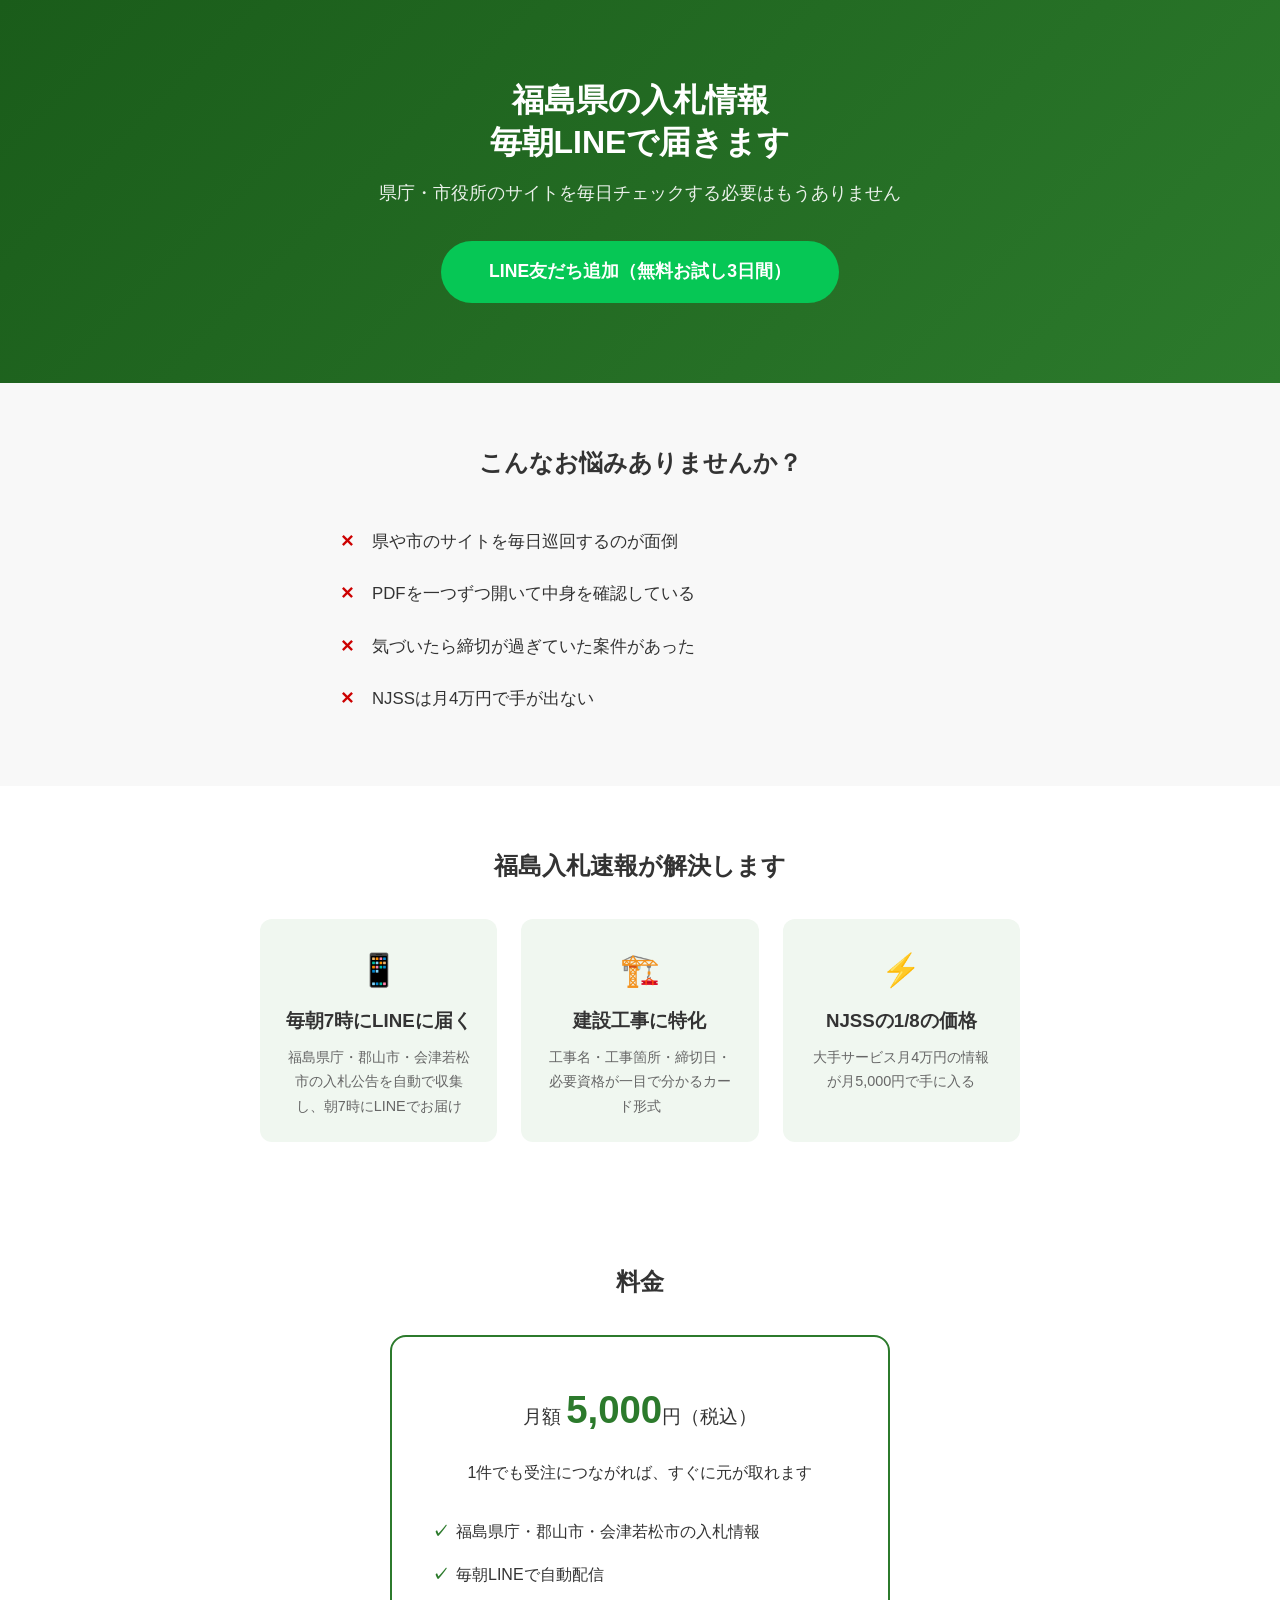
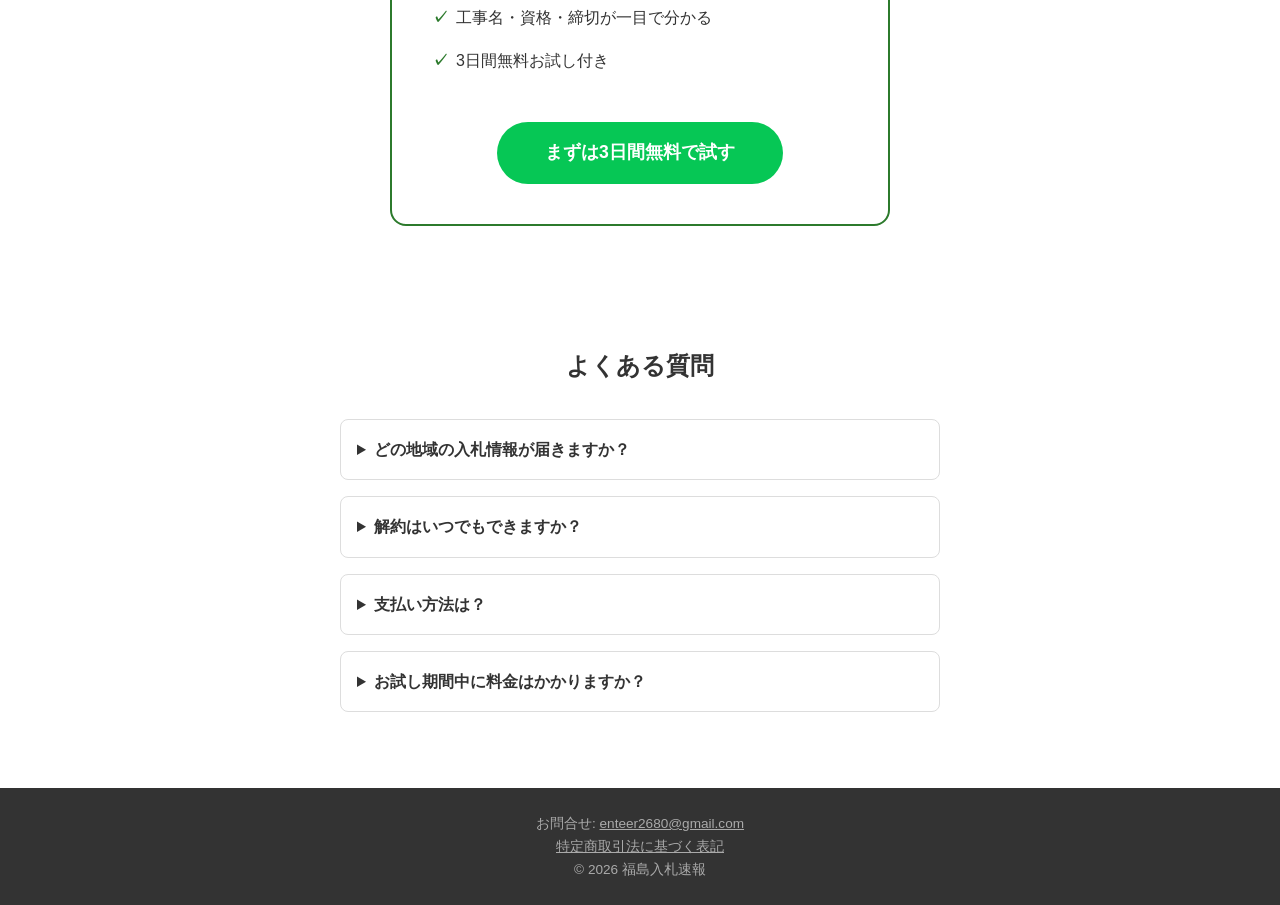
==== index.html @ 80f80a9f "Initial LP deploy Co-Authored-By: Claude Opus 4.6 <noreply@anthropic.com>" ====
<!DOCTYPE html>
<html lang="ja">
<head>
  <meta charset="UTF-8">
  <meta name="viewport" content="width=device-width, initial-scale=1.0">
  <title>福島入札速報 — 毎朝LINEで届く入札情報</title>
  <link rel="stylesheet" href="style.css">
</head>
<body>
  <header class="hero">
    <div class="container">
      <h1>福島県の入札情報<br>毎朝LINEで届きます</h1>
      <p class="subtitle">県庁・市役所のサイトを毎日チェックする必要はもうありません</p>
      <a href="https://line.me/R/ti/p/@232lrfpz" class="cta-button">LINE友だち追加（無料お試し3日間）</a>
    </div>
  </header>

  <section class="pain">
    <div class="container">
      <h2>こんなお悩みありませんか？</h2>
      <ul>
        <li>県や市のサイトを毎日巡回するのが面倒</li>
        <li>PDFを一つずつ開いて中身を確認している</li>
        <li>気づいたら締切が過ぎていた案件があった</li>
        <li>NJSSは月4万円で手が出ない</li>
      </ul>
    </div>
  </section>

  <section class="solution">
    <div class="container">
      <h2>福島入札速報が解決します</h2>
      <div class="features">
        <div class="feature">
          <div class="feature-icon">📱</div>
          <h3>毎朝7時にLINEに届く</h3>
          <p>福島県庁・郡山市・会津若松市の入札公告を自動で収集し、朝7時にLINEでお届け</p>
        </div>
        <div class="feature">
          <div class="feature-icon">🏗️</div>
          <h3>建設工事に特化</h3>
          <p>工事名・工事箇所・締切日・必要資格が一目で分かるカード形式</p>
        </div>
        <div class="feature">
          <div class="feature-icon">⚡</div>
          <h3>NJSSの1/8の価格</h3>
          <p>大手サービス月4万円の情報が月5,000円で手に入る</p>
        </div>
      </div>
    </div>
  </section>

  <section class="pricing">
    <div class="container">
      <h2>料金</h2>
      <div class="price-card">
        <div class="price">月額 <span>5,000</span>円（税込）</div>
        <p>1件でも受注につながれば、すぐに元が取れます</p>
        <ul>
          <li>福島県庁・郡山市・会津若松市の入札情報</li>
          <li>毎朝LINEで自動配信</li>
          <li>工事名・資格・締切が一目で分かる</li>
          <li>3日間無料お試し付き</li>
        </ul>
        <a href="https://line.me/R/ti/p/@232lrfpz" class="cta-button">まずは3日間無料で試す</a>
      </div>
    </div>
  </section>

  <section class="faq">
    <div class="container">
      <h2>よくある質問</h2>
      <details>
        <summary>どの地域の入札情報が届きますか？</summary>
        <p>現在、福島県庁（6部局）・郡山市・会津若松市の建設工事入札公告を配信しています。対象地域は順次拡大予定です。</p>
      </details>
      <details>
        <summary>解約はいつでもできますか？</summary>
        <p>はい、いつでも解約できます。違約金等はありません。</p>
      </details>
      <details>
        <summary>支払い方法は？</summary>
        <p>銀行振込による月額払いです。お申込み後にお振込先をご案内します。</p>
      </details>
      <details>
        <summary>お試し期間中に料金はかかりますか？</summary>
        <p>いいえ。LINE友だち追加から3日間は完全無料です。お試し期間終了後、継続をご希望の場合のみお申込みください。</p>
      </details>
    </div>
  </section>

  <footer>
    <div class="container">
      <p>お問合せ: <a href="mailto:enteer2680@gmail.com">enteer2680@gmail.com</a></p>
      <p><a href="tokushoho.html">特定商取引法に基づく表記</a></p>
      <p>&copy; 2026 福島入札速報</p>
    </div>
  </footer>
</body>
</html>
---- style.css ----
* { margin: 0; padding: 0; box-sizing: border-box; }

body {
  font-family: "Hiragino Kaku Gothic ProN", "Noto Sans JP", sans-serif;
  color: #333;
  line-height: 1.7;
}

.container { max-width: 800px; margin: 0 auto; padding: 0 20px; }

.hero {
  background: linear-gradient(135deg, #1a5c1a, #2c7a2c);
  color: white;
  text-align: center;
  padding: 80px 20px;
}
.hero h1 { font-size: 2em; margin-bottom: 16px; line-height: 1.3; }
.hero .subtitle { font-size: 1.1em; opacity: 0.9; margin-bottom: 32px; }

.cta-button {
  display: inline-block;
  background: #06c755;
  color: white;
  text-decoration: none;
  padding: 16px 48px;
  border-radius: 50px;
  font-size: 1.1em;
  font-weight: bold;
  transition: transform 0.2s;
}
.cta-button:hover { transform: scale(1.05); }

.pain, .solution, .pricing, .faq {
  padding: 60px 20px;
}
.pain { background: #f8f8f8; }

h2 { text-align: center; font-size: 1.5em; margin-bottom: 32px; }

.pain ul { list-style: none; max-width: 600px; margin: 0 auto; }
.pain li {
  padding: 12px 0 12px 32px;
  position: relative;
  font-size: 1.05em;
}
.pain li::before {
  content: "✕";
  position: absolute;
  left: 0;
  color: #cc0000;
  font-weight: bold;
}

.features { display: grid; grid-template-columns: repeat(auto-fit, minmax(220px, 1fr)); gap: 24px; }
.feature {
  text-align: center;
  padding: 24px;
  background: #f0f7f0;
  border-radius: 12px;
}
.feature-icon { font-size: 2em; margin-bottom: 8px; }
.feature h3 { margin-bottom: 8px; }
.feature p { font-size: 0.9em; color: #666; }

.price-card {
  max-width: 500px;
  margin: 0 auto;
  text-align: center;
  background: white;
  border: 2px solid #2c7a2c;
  border-radius: 16px;
  padding: 40px;
}
.price { font-size: 1.2em; margin-bottom: 16px; }
.price span { font-size: 2em; font-weight: bold; color: #2c7a2c; }
.price-card ul { list-style: none; text-align: left; margin: 24px 0; }
.price-card li { padding: 8px 0 8px 24px; position: relative; }
.price-card li::before { content: "✓"; position: absolute; left: 0; color: #2c7a2c; font-weight: bold; }
.price-card .cta-button { margin-top: 16px; }

details {
  max-width: 600px;
  margin: 0 auto 16px;
  border: 1px solid #ddd;
  border-radius: 8px;
  padding: 16px;
}
summary {
  cursor: pointer;
  font-weight: bold;
}
details p { margin-top: 12px; color: #666; }

footer {
  background: #333;
  color: #aaa;
  text-align: center;
  padding: 24px;
  font-size: 0.85em;
}
footer a { color: #aaa; }

@media (max-width: 600px) {
  .hero h1 { font-size: 1.5em; }
  .hero { padding: 48px 20px; }
}
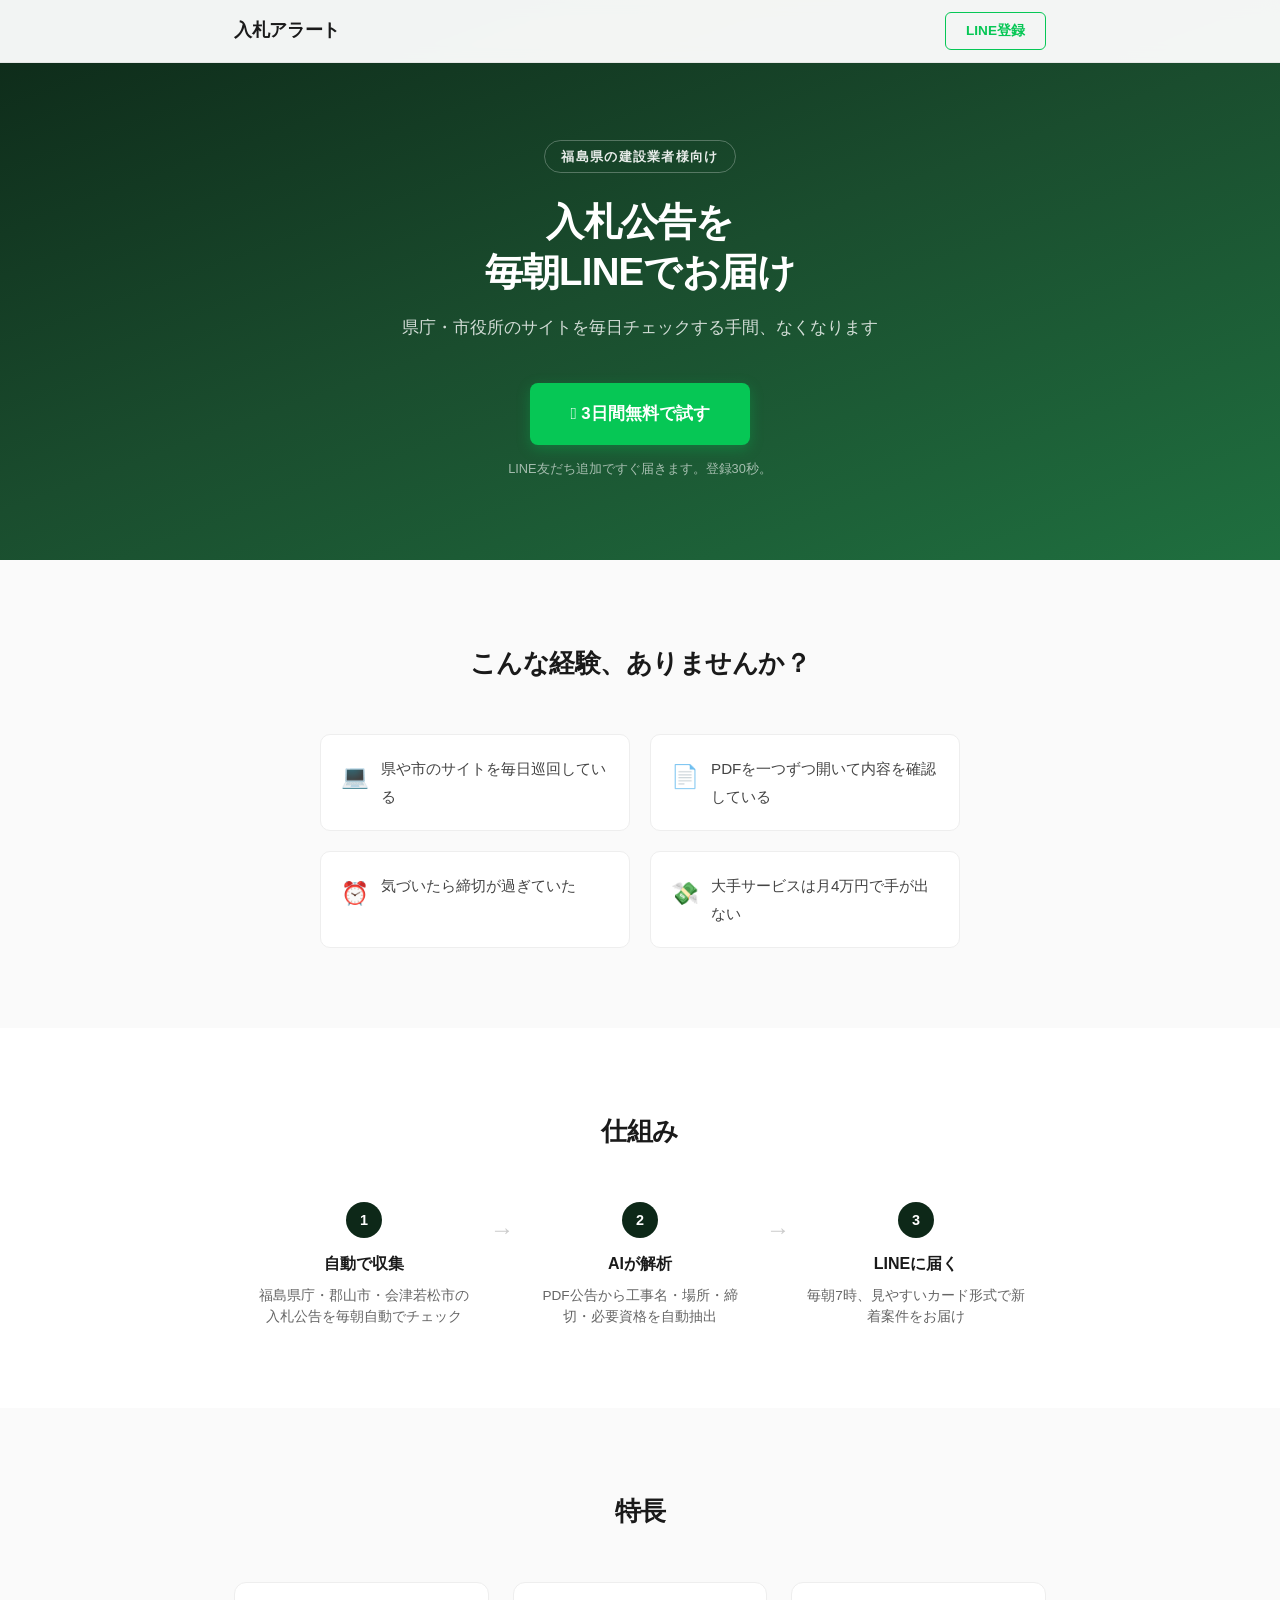
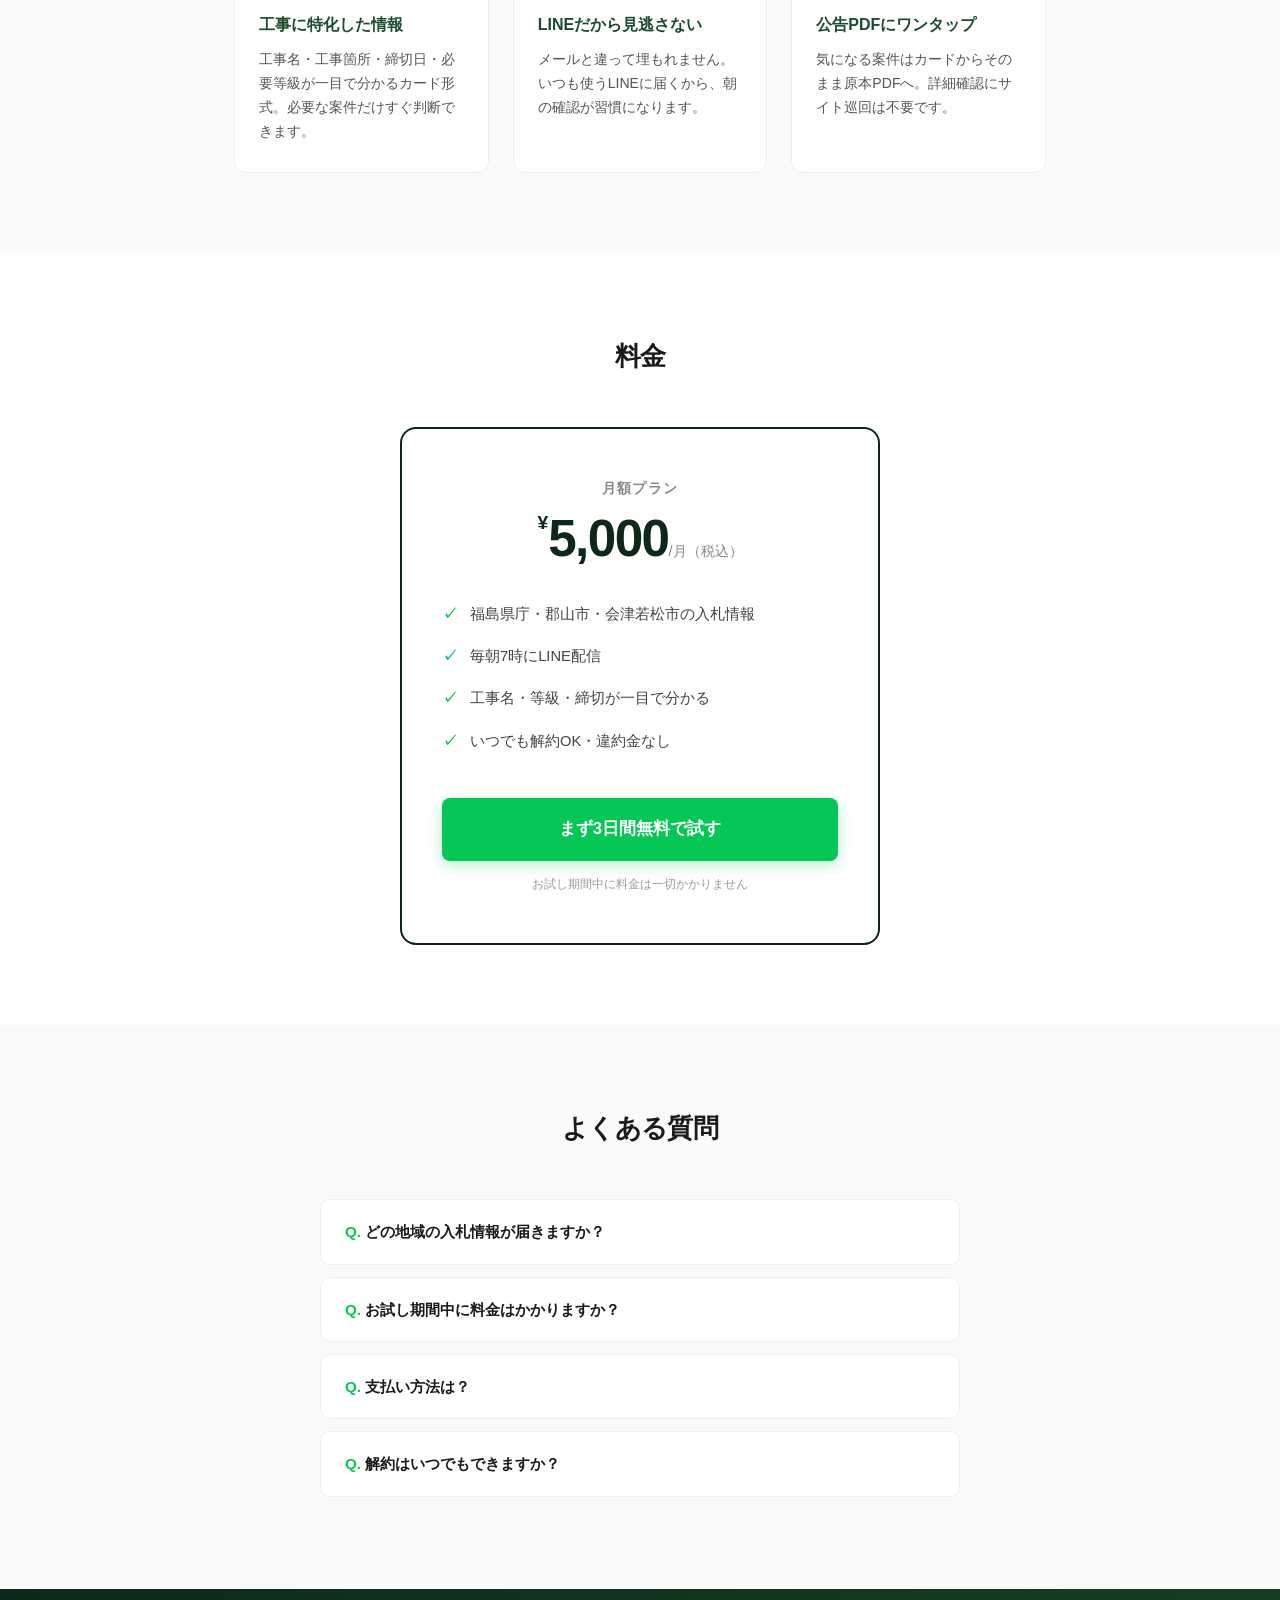
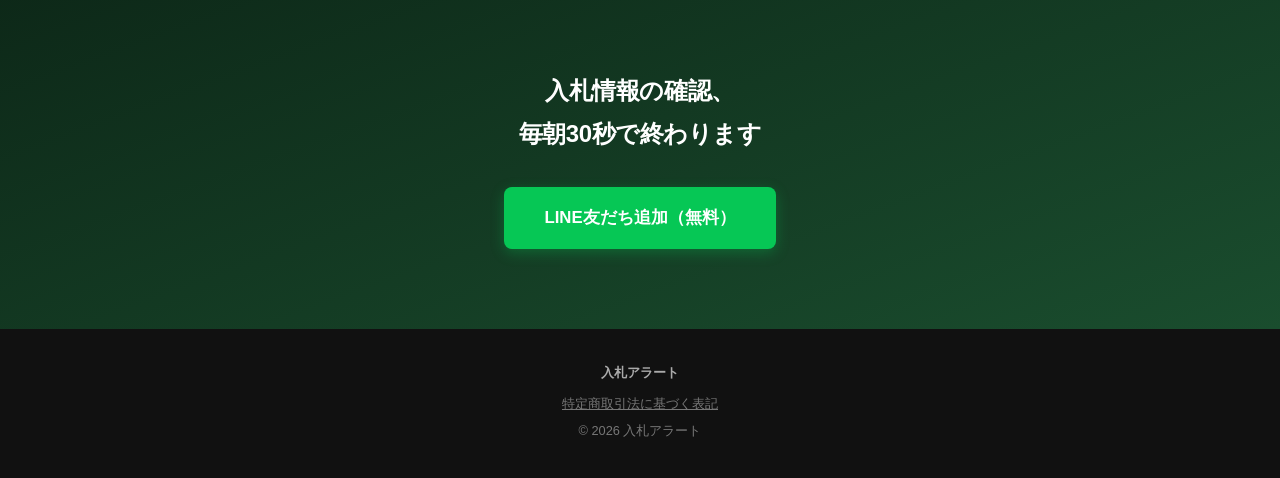
==== commit 2d4b2b4d: "Redesign LP: rename to 入札アラート, modern layout, Stripe payment flow - Service name: 福島入札速報 → 入札アラート - " ====
--- a/index.html
+++ b/index.html
@@ -3,48 +3,96 @@
 <head>
   <meta charset="UTF-8">
   <meta name="viewport" content="width=device-width, initial-scale=1.0">
-  <title>福島入札速報 — 毎朝LINEで届く入札情報</title>
+  <title>入札アラート — 毎朝LINEで届く入札情報</title>
+  <meta name="description" content="福島県の公共工事入札公告を毎朝LINEでお届け。県庁・郡山市・会津若松市の案件を自動収集。月額5,000円、3日間無料。">
   <link rel="stylesheet" href="style.css">
 </head>
 <body>
+
+  <nav class="topbar">
+    <div class="container topbar-inner">
+      <span class="logo">入札アラート</span>
+      <a href="https://line.me/R/ti/p/@232lrfpz" class="nav-cta">LINE登録</a>
+    </div>
+  </nav>
+
   <header class="hero">
     <div class="container">
-      <h1>福島県の入札情報<br>毎朝LINEで届きます</h1>
-      <p class="subtitle">県庁・市役所のサイトを毎日チェックする必要はもうありません</p>
-      <a href="https://line.me/R/ti/p/@232lrfpz" class="cta-button">LINE友だち追加（無料お試し3日間）</a>
+      <p class="hero-label">福島県の建設業者様向け</p>
+      <h1>入札公告を<br>毎朝LINEでお届け</h1>
+      <p class="subtitle">県庁・市役所のサイトを毎日チェックする手間、なくなります</p>
+      <a href="https://line.me/R/ti/p/@232lrfpz" class="cta-button">
+        <span class="cta-icon">&#xe901;</span>
+        3日間無料で試す
+      </a>
+      <p class="cta-note">LINE友だち追加ですぐ届きます。登録30秒。</p>
     </div>
   </header>
 
   <section class="pain">
     <div class="container">
-      <h2>こんなお悩みありませんか？</h2>
-      <ul>
-        <li>県や市のサイトを毎日巡回するのが面倒</li>
-        <li>PDFを一つずつ開いて中身を確認している</li>
-        <li>気づいたら締切が過ぎていた案件があった</li>
-        <li>NJSSは月4万円で手が出ない</li>
-      </ul>
+      <h2>こんな経験、ありませんか？</h2>
+      <div class="pain-grid">
+        <div class="pain-item">
+          <div class="pain-icon">&#x1f4bb;</div>
+          <p>県や市のサイトを毎日巡回している</p>
+        </div>
+        <div class="pain-item">
+          <div class="pain-icon">&#x1f4c4;</div>
+          <p>PDFを一つずつ開いて内容を確認している</p>
+        </div>
+        <div class="pain-item">
+          <div class="pain-icon">&#x23f0;</div>
+          <p>気づいたら締切が過ぎていた</p>
+        </div>
+        <div class="pain-item">
+          <div class="pain-icon">&#x1f4b8;</div>
+          <p>大手サービスは月4万円で手が出ない</p>
+        </div>
+      </div>
     </div>
   </section>
 
-  <section class="solution">
+  <section class="how">
     <div class="container">
-      <h2>福島入札速報が解決します</h2>
-      <div class="features">
-        <div class="feature">
-          <div class="feature-icon">📱</div>
-          <h3>毎朝7時にLINEに届く</h3>
-          <p>福島県庁・郡山市・会津若松市の入札公告を自動で収集し、朝7時にLINEでお届け</p>
+      <h2>仕組み</h2>
+      <div class="steps">
+        <div class="step">
+          <div class="step-num">1</div>
+          <h3>自動で収集</h3>
+          <p>福島県庁・郡山市・会津若松市の入札公告を毎朝自動でチェック</p>
         </div>
-        <div class="feature">
-          <div class="feature-icon">🏗️</div>
-          <h3>建設工事に特化</h3>
-          <p>工事名・工事箇所・締切日・必要資格が一目で分かるカード形式</p>
+        <div class="step-arrow">→</div>
+        <div class="step">
+          <div class="step-num">2</div>
+          <h3>AIが解析</h3>
+          <p>PDF公告から工事名・場所・締切・必要資格を自動抽出</p>
         </div>
-        <div class="feature">
-          <div class="feature-icon">⚡</div>
-          <h3>NJSSの1/8の価格</h3>
-          <p>大手サービス月4万円の情報が月5,000円で手に入る</p>
+        <div class="step-arrow">→</div>
+        <div class="step">
+          <div class="step-num">3</div>
+          <h3>LINEに届く</h3>
+          <p>毎朝7時、見やすいカード形式で新着案件をお届け</p>
+        </div>
+      </div>
+    </div>
+  </section>
+
+  <section class="features">
+    <div class="container">
+      <h2>特長</h2>
+      <div class="feature-grid">
+        <div class="feature-card">
+          <h3>工事に特化した情報</h3>
+          <p>工事名・工事箇所・締切日・必要等級が一目で分かるカード形式。必要な案件だけすぐ判断できます。</p>
+        </div>
+        <div class="feature-card">
+          <h3>LINEだから見逃さない</h3>
+          <p>メールと違って埋もれません。いつも使うLINEに届くから、朝の確認が習慣になります。</p>
+        </div>
+        <div class="feature-card">
+          <h3>公告PDFにワンタップ</h3>
+          <p>気になる案件はカードからそのまま原本PDFへ。詳細確認にサイト巡回は不要です。</p>
         </div>
       </div>
     </div>
@@ -54,15 +102,18 @@
     <div class="container">
       <h2>料金</h2>
       <div class="price-card">
-        <div class="price">月額 <span>5,000</span>円（税込）</div>
-        <p>1件でも受注につながれば、すぐに元が取れます</p>
+        <p class="price-label">月額プラン</p>
+        <div class="price">
+          <span class="price-yen">&yen;</span><span class="price-num">5,000</span><span class="price-unit">/月（税込）</span>
+        </div>
         <ul>
           <li>福島県庁・郡山市・会津若松市の入札情報</li>
-          <li>毎朝LINEで自動配信</li>
-          <li>工事名・資格・締切が一目で分かる</li>
-          <li>3日間無料お試し付き</li>
+          <li>毎朝7時にLINE配信</li>
+          <li>工事名・等級・締切が一目で分かる</li>
+          <li>いつでも解約OK・違約金なし</li>
         </ul>
-        <a href="https://line.me/R/ti/p/@232lrfpz" class="cta-button">まずは3日間無料で試す</a>
+        <a href="https://line.me/R/ti/p/@232lrfpz" class="cta-button">まず3日間無料で試す</a>
+        <p class="price-note">お試し期間中に料金は一切かかりません</p>
       </div>
     </div>
   </section>
@@ -75,26 +126,34 @@
         <p>現在、福島県庁（6部局）・郡山市・会津若松市の建設工事入札公告を配信しています。対象地域は順次拡大予定です。</p>
       </details>
       <details>
+        <summary>お試し期間中に料金はかかりますか？</summary>
+        <p>いいえ。LINE友だち追加から3日間は完全無料です。お試し後、継続をご希望の場合のみ有料プランにお申込みください。</p>
+      </details>
+      <details>
+        <summary>支払い方法は？</summary>
+        <p>クレジットカード決済（Stripe経由）です。お試し終了後にお申込みリンクをお送りします。</p>
+      </details>
+      <details>
         <summary>解約はいつでもできますか？</summary>
         <p>はい、いつでも解約できます。違約金等はありません。</p>
       </details>
-      <details>
-        <summary>支払い方法は？</summary>
-        <p>銀行振込による月額払いです。お申込み後にお振込先をご案内します。</p>
-      </details>
-      <details>
-        <summary>お試し期間中に料金はかかりますか？</summary>
-        <p>いいえ。LINE友だち追加から3日間は完全無料です。お試し期間終了後、継続をご希望の場合のみお申込みください。</p>
-      </details>
+    </div>
+  </section>
+
+  <section class="final-cta">
+    <div class="container">
+      <h2>入札情報の確認、<br>毎朝30秒で終わります</h2>
+      <a href="https://line.me/R/ti/p/@232lrfpz" class="cta-button">LINE友だち追加（無料）</a>
     </div>
   </section>
 
   <footer>
     <div class="container">
-      <p>お問合せ: <a href="mailto:enteer2680@gmail.com">enteer2680@gmail.com</a></p>
+      <p class="footer-brand">入札アラート</p>
       <p><a href="tokushoho.html">特定商取引法に基づく表記</a></p>
-      <p>&copy; 2026 福島入札速報</p>
+      <p>&copy; 2026 入札アラート</p>
     </div>
   </footer>
+
 </body>
 </html>
--- a/style.css
+++ b/style.css
@@ -1,106 +1,336 @@
 * { margin: 0; padding: 0; box-sizing: border-box; }
 
 body {
-  font-family: "Hiragino Kaku Gothic ProN", "Noto Sans JP", sans-serif;
-  color: #333;
-  line-height: 1.7;
-}
-
-.container { max-width: 800px; margin: 0 auto; padding: 0 20px; }
-
+  font-family: "Hiragino Kaku Gothic ProN", "Noto Sans JP", -apple-system, sans-serif;
+  color: #1a1a1a;
+  line-height: 1.8;
+  background: #fff;
+}
+
+.container { max-width: 860px; margin: 0 auto; padding: 0 24px; }
+
+/* ── Topbar ── */
+.topbar {
+  position: fixed;
+  top: 0;
+  left: 0;
+  right: 0;
+  background: rgba(255,255,255,0.95);
+  backdrop-filter: blur(8px);
+  border-bottom: 1px solid rgba(0,0,0,0.06);
+  z-index: 100;
+  padding: 12px 0;
+}
+.topbar-inner {
+  display: flex;
+  justify-content: space-between;
+  align-items: center;
+}
+.logo {
+  font-size: 1.1em;
+  font-weight: 700;
+  color: #1a1a1a;
+  letter-spacing: -0.02em;
+}
+.nav-cta {
+  font-size: 0.85em;
+  font-weight: 600;
+  color: #06c755;
+  text-decoration: none;
+  border: 1.5px solid #06c755;
+  padding: 6px 20px;
+  border-radius: 6px;
+  transition: all 0.2s;
+}
+.nav-cta:hover {
+  background: #06c755;
+  color: #fff;
+}
+
+/* ── Hero ── */
 .hero {
-  background: linear-gradient(135deg, #1a5c1a, #2c7a2c);
+  background: linear-gradient(160deg, #0d2818 0%, #1a4d2e 50%, #1f6f3f 100%);
   color: white;
   text-align: center;
-  padding: 80px 20px;
-}
-.hero h1 { font-size: 2em; margin-bottom: 16px; line-height: 1.3; }
-.hero .subtitle { font-size: 1.1em; opacity: 0.9; margin-bottom: 32px; }
-
+  padding: 140px 24px 80px;
+}
+.hero-label {
+  display: inline-block;
+  font-size: 0.8em;
+  font-weight: 600;
+  letter-spacing: 0.1em;
+  border: 1px solid rgba(255,255,255,0.3);
+  padding: 4px 16px;
+  border-radius: 20px;
+  margin-bottom: 24px;
+  opacity: 0.9;
+}
+.hero h1 {
+  font-size: 2.4em;
+  font-weight: 800;
+  margin-bottom: 16px;
+  line-height: 1.3;
+  letter-spacing: -0.02em;
+}
+.hero .subtitle {
+  font-size: 1.05em;
+  opacity: 0.8;
+  margin-bottom: 40px;
+}
 .cta-button {
   display: inline-block;
   background: #06c755;
   color: white;
   text-decoration: none;
-  padding: 16px 48px;
-  border-radius: 50px;
-  font-size: 1.1em;
-  font-weight: bold;
-  transition: transform 0.2s;
-}
-.cta-button:hover { transform: scale(1.05); }
-
-.pain, .solution, .pricing, .faq {
-  padding: 60px 20px;
-}
-.pain { background: #f8f8f8; }
-
-h2 { text-align: center; font-size: 1.5em; margin-bottom: 32px; }
-
-.pain ul { list-style: none; max-width: 600px; margin: 0 auto; }
-.pain li {
-  padding: 12px 0 12px 32px;
+  padding: 16px 40px;
+  border-radius: 8px;
+  font-size: 1.05em;
+  font-weight: 700;
+  transition: all 0.2s;
+  box-shadow: 0 4px 14px rgba(6,199,85,0.3);
+}
+.cta-button:hover {
+  transform: translateY(-1px);
+  box-shadow: 0 6px 20px rgba(6,199,85,0.4);
+}
+.cta-note {
+  margin-top: 12px;
+  font-size: 0.8em;
+  opacity: 0.6;
+}
+
+/* ── Sections ── */
+section { padding: 80px 24px; }
+
+h2 {
+  text-align: center;
+  font-size: 1.6em;
+  font-weight: 800;
+  margin-bottom: 48px;
+  letter-spacing: -0.02em;
+  color: #1a1a1a;
+}
+
+/* ── Pain ── */
+.pain { background: #fafafa; }
+.pain-grid {
+  display: grid;
+  grid-template-columns: repeat(2, 1fr);
+  gap: 20px;
+  max-width: 640px;
+  margin: 0 auto;
+}
+.pain-item {
+  display: flex;
+  align-items: flex-start;
+  gap: 12px;
+  padding: 20px;
+  background: #fff;
+  border-radius: 10px;
+  border: 1px solid #eee;
+}
+.pain-icon { font-size: 1.4em; flex-shrink: 0; margin-top: 2px; }
+.pain-item p { font-size: 0.95em; color: #444; }
+
+/* ── How ── */
+.steps {
+  display: flex;
+  align-items: flex-start;
+  justify-content: center;
+  gap: 16px;
+}
+.step {
+  flex: 1;
+  max-width: 220px;
+  text-align: center;
+}
+.step-num {
+  width: 36px;
+  height: 36px;
+  line-height: 36px;
+  border-radius: 50%;
+  background: #0d2818;
+  color: #fff;
+  font-weight: 700;
+  font-size: 0.9em;
+  margin: 0 auto 12px;
+}
+.step h3 {
+  font-size: 1em;
+  font-weight: 700;
+  margin-bottom: 6px;
+}
+.step p {
+  font-size: 0.85em;
+  color: #666;
+  line-height: 1.6;
+}
+.step-arrow {
+  color: #ccc;
+  font-size: 1.5em;
+  margin-top: 6px;
+  flex-shrink: 0;
+}
+
+/* ── Features ── */
+.features { background: #fafafa; }
+.feature-grid {
+  display: grid;
+  grid-template-columns: repeat(3, 1fr);
+  gap: 24px;
+}
+.feature-card {
+  padding: 28px 24px;
+  background: #fff;
+  border-radius: 12px;
+  border: 1px solid #eee;
+}
+.feature-card h3 {
+  font-size: 1em;
+  font-weight: 700;
+  margin-bottom: 8px;
+  color: #1a4d2e;
+}
+.feature-card p {
+  font-size: 0.88em;
+  color: #555;
+  line-height: 1.7;
+}
+
+/* ── Pricing ── */
+.price-card {
+  max-width: 480px;
+  margin: 0 auto;
+  text-align: center;
+  background: #fff;
+  border: 2px solid #0d2818;
+  border-radius: 16px;
+  padding: 48px 40px;
+}
+.price-label {
+  font-size: 0.85em;
+  font-weight: 700;
+  color: #888;
+  text-transform: uppercase;
+  letter-spacing: 0.1em;
+  margin-bottom: 12px;
+}
+.price {
+  margin-bottom: 8px;
+  line-height: 1;
+}
+.price-yen {
+  font-size: 1.2em;
+  font-weight: 700;
+  color: #0d2818;
+  vertical-align: top;
+}
+.price-num {
+  font-size: 3.2em;
+  font-weight: 800;
+  color: #0d2818;
+  letter-spacing: -0.03em;
+}
+.price-unit {
+  font-size: 0.9em;
+  color: #888;
+}
+.price-card ul {
+  list-style: none;
+  text-align: left;
+  margin: 28px 0;
+}
+.price-card li {
+  padding: 8px 0 8px 28px;
   position: relative;
-  font-size: 1.05em;
-}
-.pain li::before {
-  content: "✕";
+  font-size: 0.92em;
+  color: #444;
+}
+.price-card li::before {
+  content: "✓";
   position: absolute;
   left: 0;
-  color: #cc0000;
-  font-weight: bold;
-}
-
-.features { display: grid; grid-template-columns: repeat(auto-fit, minmax(220px, 1fr)); gap: 24px; }
-.feature {
-  text-align: center;
-  padding: 24px;
-  background: #f0f7f0;
-  border-radius: 12px;
-}
-.feature-icon { font-size: 2em; margin-bottom: 8px; }
-.feature h3 { margin-bottom: 8px; }
-.feature p { font-size: 0.9em; color: #666; }
-
-.price-card {
-  max-width: 500px;
-  margin: 0 auto;
-  text-align: center;
-  background: white;
-  border: 2px solid #2c7a2c;
-  border-radius: 16px;
-  padding: 40px;
-}
-.price { font-size: 1.2em; margin-bottom: 16px; }
-.price span { font-size: 2em; font-weight: bold; color: #2c7a2c; }
-.price-card ul { list-style: none; text-align: left; margin: 24px 0; }
-.price-card li { padding: 8px 0 8px 24px; position: relative; }
-.price-card li::before { content: "✓"; position: absolute; left: 0; color: #2c7a2c; font-weight: bold; }
-.price-card .cta-button { margin-top: 16px; }
-
+  color: #06c755;
+  font-weight: 700;
+}
+.price-card .cta-button {
+  width: 100%;
+  text-align: center;
+  margin-top: 8px;
+}
+.price-note {
+  margin-top: 12px;
+  font-size: 0.78em;
+  color: #999;
+}
+
+/* ── FAQ ── */
+.faq { background: #fafafa; }
 details {
-  max-width: 600px;
-  margin: 0 auto 16px;
-  border: 1px solid #ddd;
-  border-radius: 8px;
-  padding: 16px;
+  max-width: 640px;
+  margin: 0 auto 12px;
+  background: #fff;
+  border: 1px solid #eee;
+  border-radius: 10px;
+  padding: 18px 24px;
 }
 summary {
   cursor: pointer;
-  font-weight: bold;
-}
-details p { margin-top: 12px; color: #666; }
-
+  font-weight: 700;
+  font-size: 0.95em;
+  color: #1a1a1a;
+  list-style: none;
+}
+summary::-webkit-details-marker { display: none; }
+summary::before {
+  content: "Q. ";
+  color: #06c755;
+  font-weight: 800;
+}
+details p {
+  margin-top: 10px;
+  color: #555;
+  font-size: 0.9em;
+  line-height: 1.8;
+  padding-left: 22px;
+}
+
+/* ── Final CTA ── */
+.final-cta {
+  background: linear-gradient(160deg, #0d2818, #1a4d2e);
+  color: #fff;
+  text-align: center;
+}
+.final-cta h2 {
+  color: #fff;
+  margin-bottom: 32px;
+  font-size: 1.5em;
+}
+
+/* ── Footer ── */
 footer {
-  background: #333;
+  background: #111;
+  color: #777;
+  text-align: center;
+  padding: 32px 24px;
+  font-size: 0.8em;
+}
+.footer-brand {
+  font-weight: 700;
   color: #aaa;
-  text-align: center;
-  padding: 24px;
-  font-size: 0.85em;
-}
-footer a { color: #aaa; }
-
-@media (max-width: 600px) {
-  .hero h1 { font-size: 1.5em; }
-  .hero { padding: 48px 20px; }
-}
+  margin-bottom: 8px;
+}
+footer a { color: #777; }
+footer p { margin-bottom: 4px; }
+
+/* ── Responsive ── */
+@media (max-width: 768px) {
+  .hero { padding: 120px 20px 60px; }
+  .hero h1 { font-size: 1.8em; }
+  .pain-grid { grid-template-columns: 1fr; }
+  .steps { flex-direction: column; align-items: center; }
+  .step-arrow { transform: rotate(90deg); margin: 0; }
+  .feature-grid { grid-template-columns: 1fr; }
+  .price-card { padding: 36px 24px; }
+  .final-cta h2 { font-size: 1.3em; }
+}
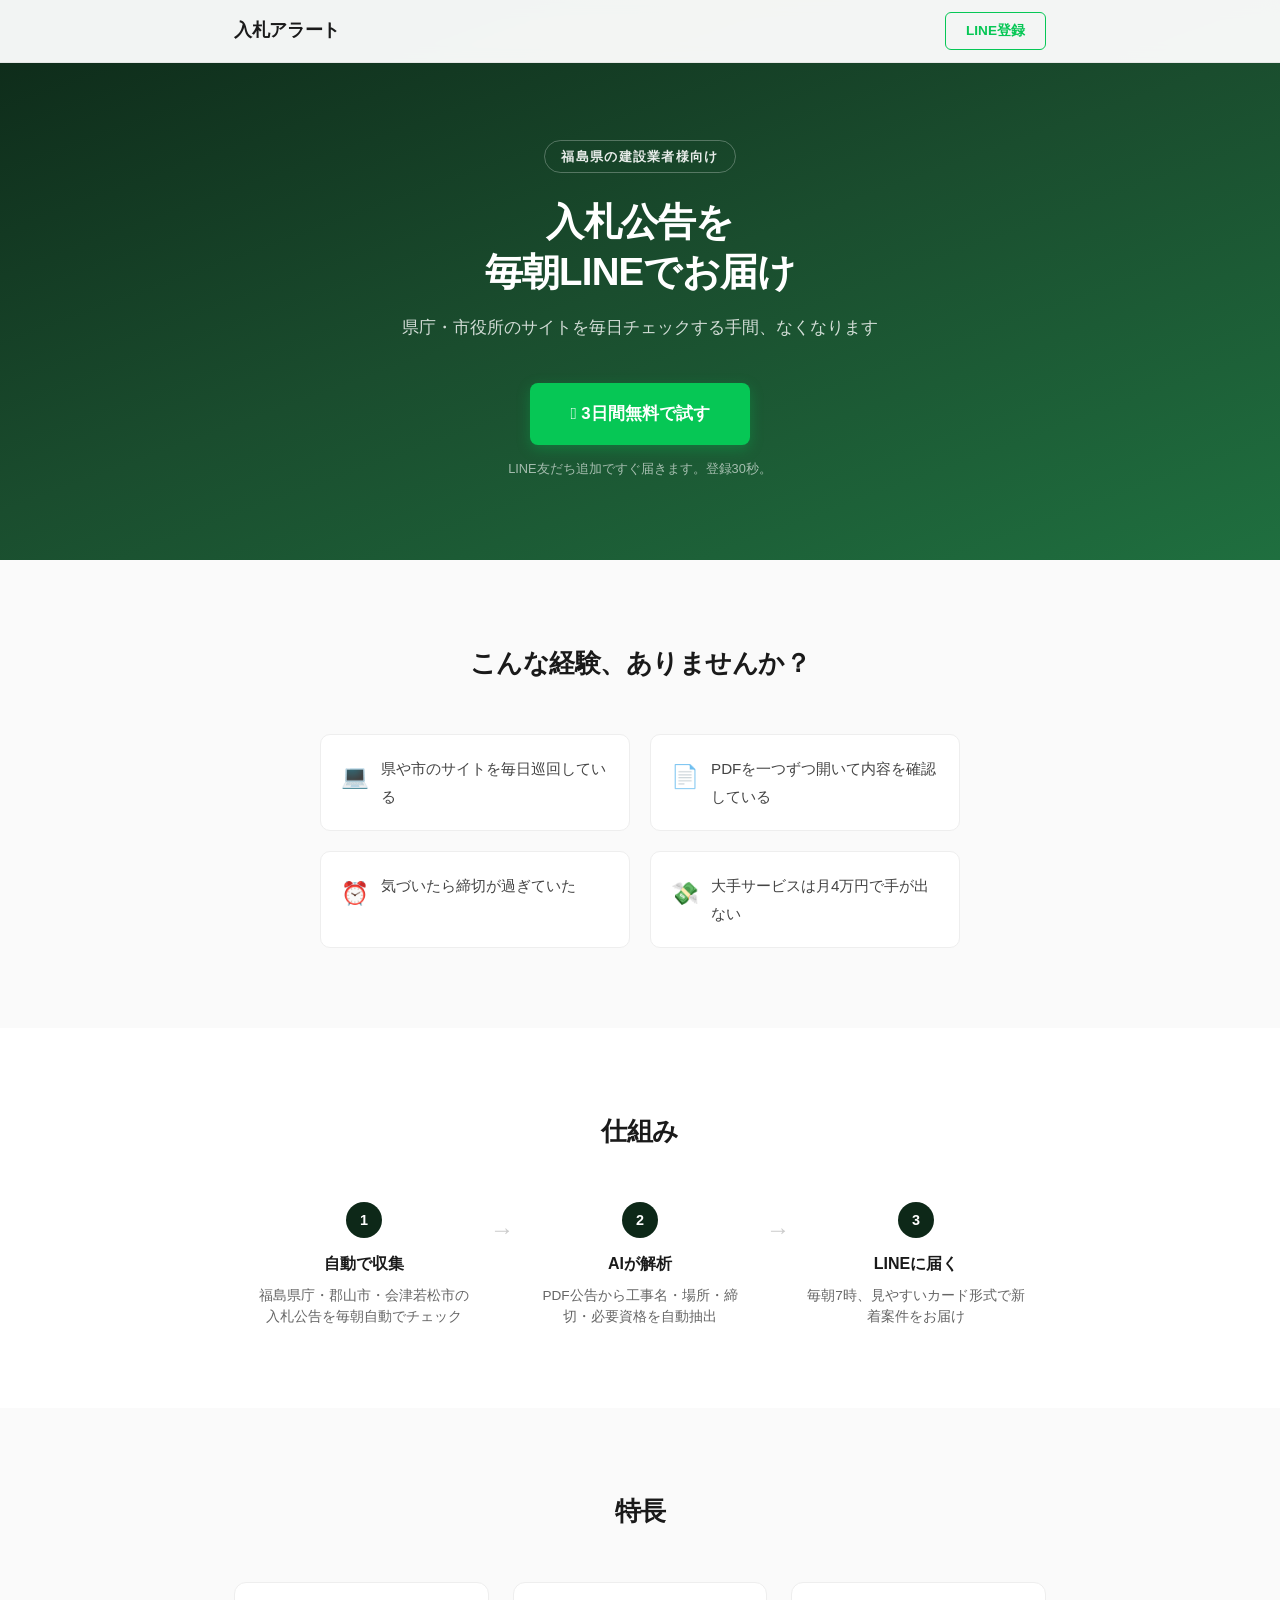
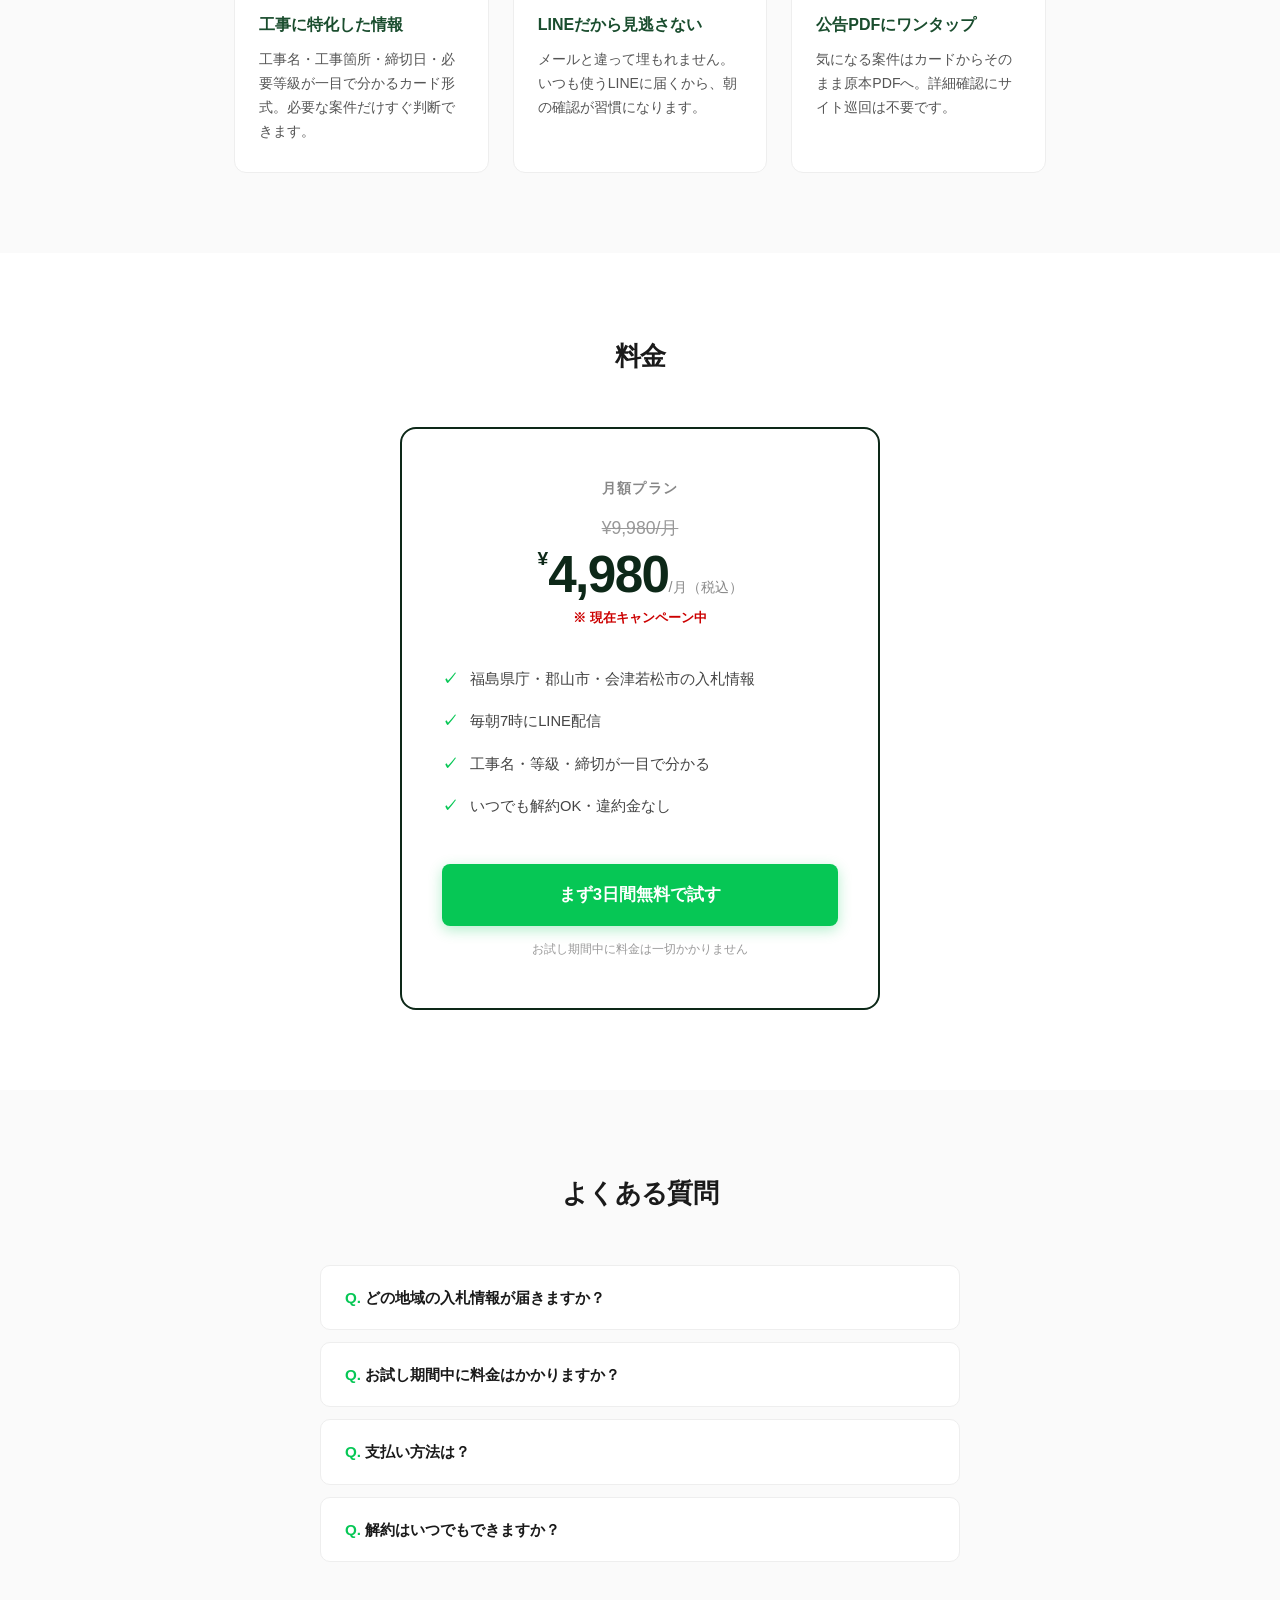
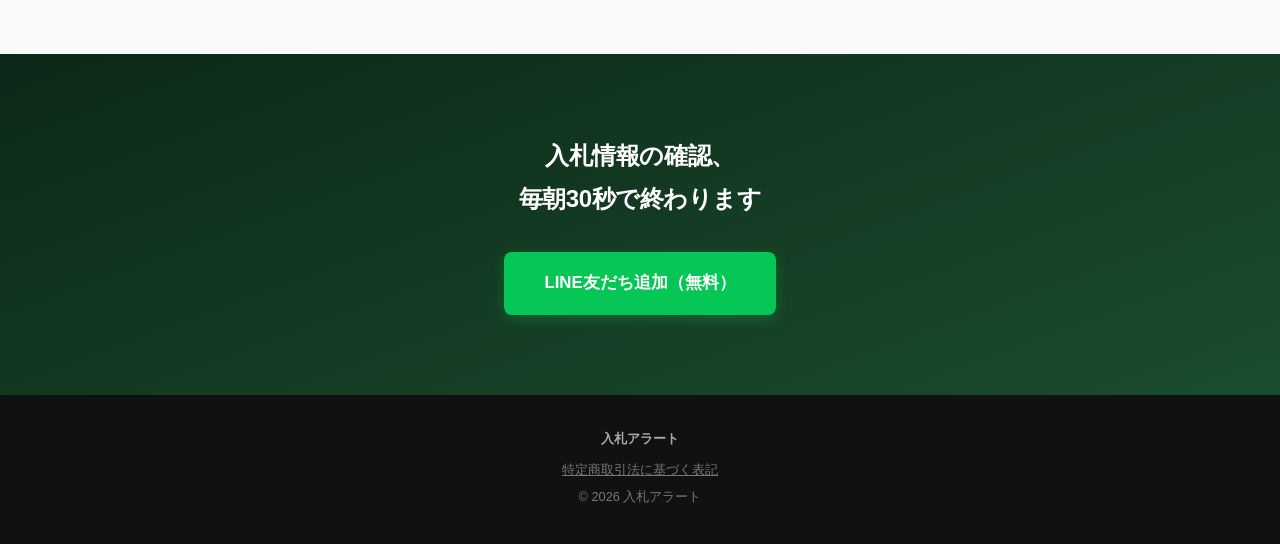
==== commit 40379927: "Price: ¥9,980 strikethrough → ¥4,980 campaign pricing Co-Authored-By: Claude Opus 4.6 <noreply@anthr" ====
--- a/index.html
+++ b/index.html
@@ -103,9 +103,11 @@
       <h2>料金</h2>
       <div class="price-card">
         <p class="price-label">月額プラン</p>
+        <div class="price-original">&yen;9,980/月</div>
         <div class="price">
-          <span class="price-yen">&yen;</span><span class="price-num">5,000</span><span class="price-unit">/月（税込）</span>
+          <span class="price-yen">&yen;</span><span class="price-num">4,980</span><span class="price-unit">/月（税込）</span>
         </div>
+        <p class="price-campaign">※ 現在キャンペーン中</p>
         <ul>
           <li>福島県庁・郡山市・会津若松市の入札情報</li>
           <li>毎朝7時にLINE配信</li>
--- a/style.css
+++ b/style.css
@@ -215,8 +215,21 @@
   letter-spacing: 0.1em;
   margin-bottom: 12px;
 }
+.price-original {
+  font-size: 1.1em;
+  color: #999;
+  text-decoration: line-through;
+  margin-bottom: 4px;
+}
+.price-campaign {
+  font-size: 0.82em;
+  color: #cc0000;
+  font-weight: 600;
+  margin-top: 6px;
+  margin-bottom: 0;
+}
 .price {
-  margin-bottom: 8px;
+  margin-bottom: 0;
   line-height: 1;
 }
 .price-yen {
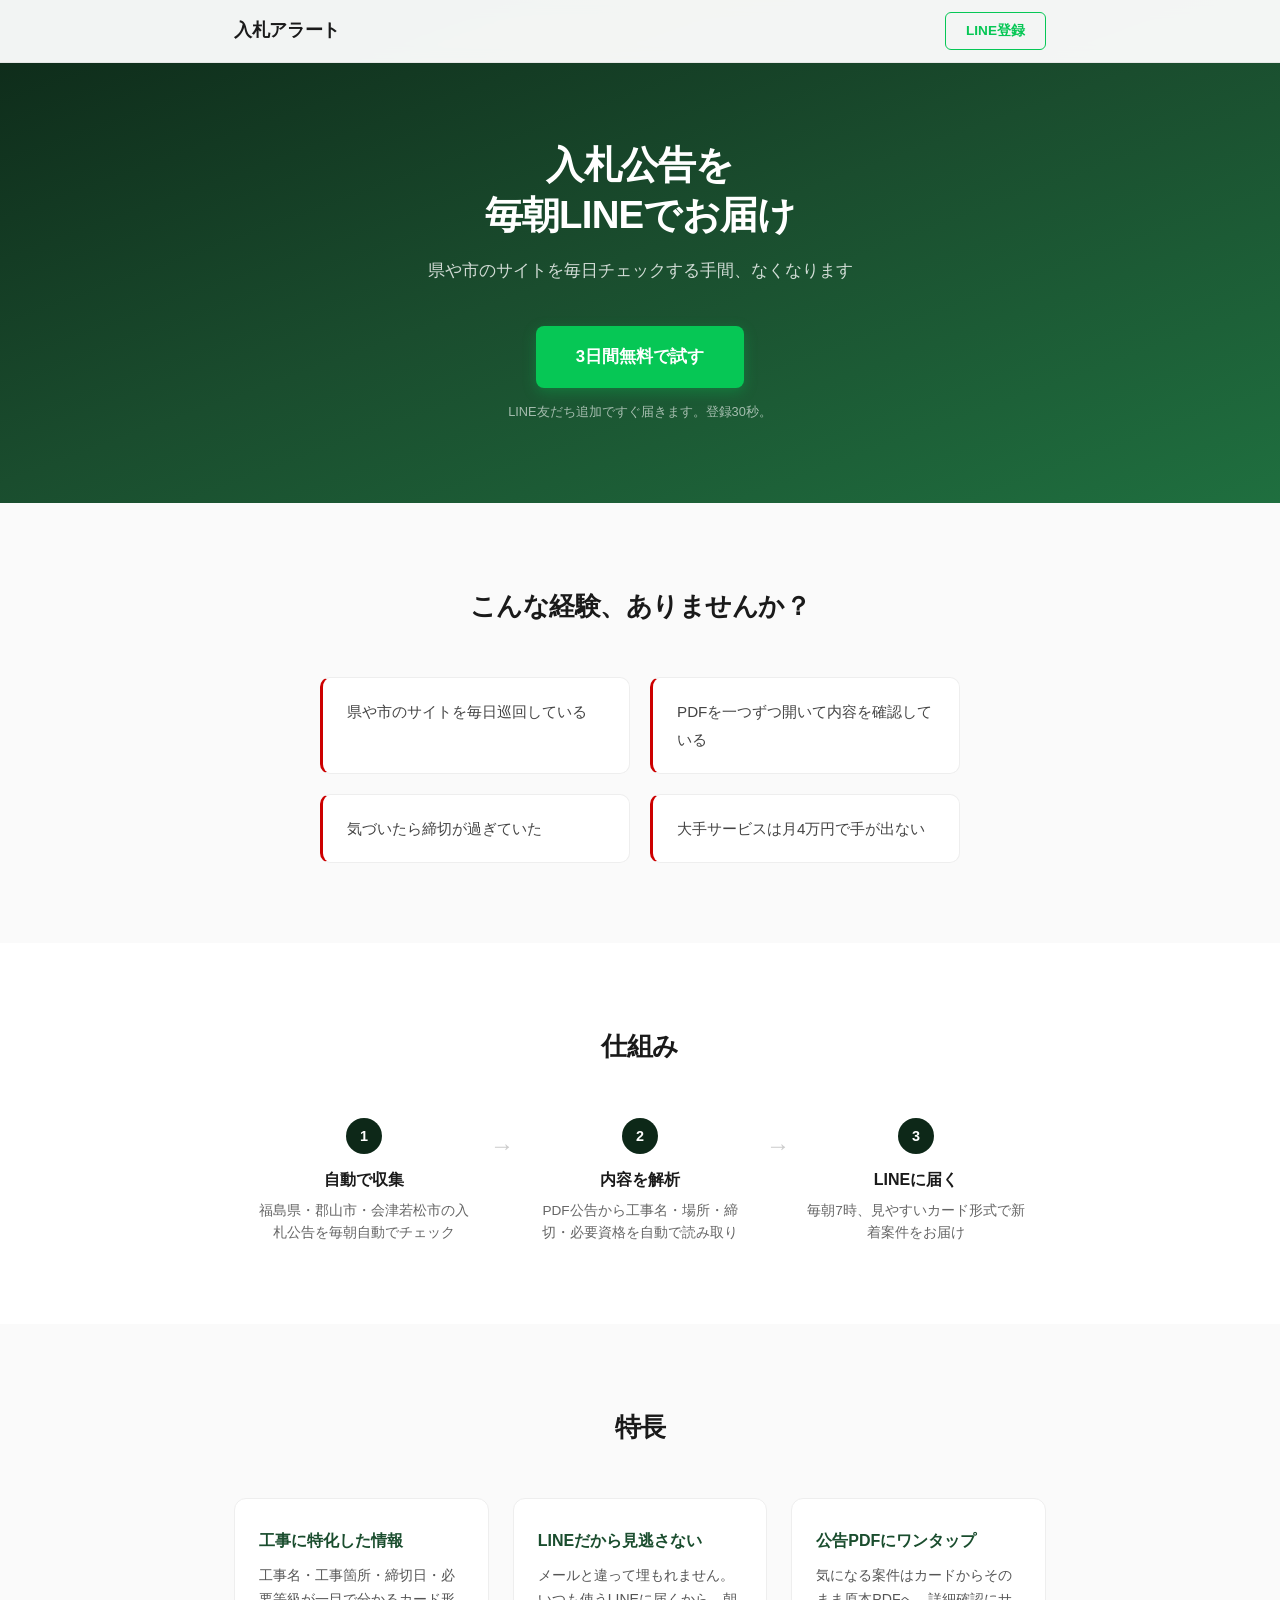
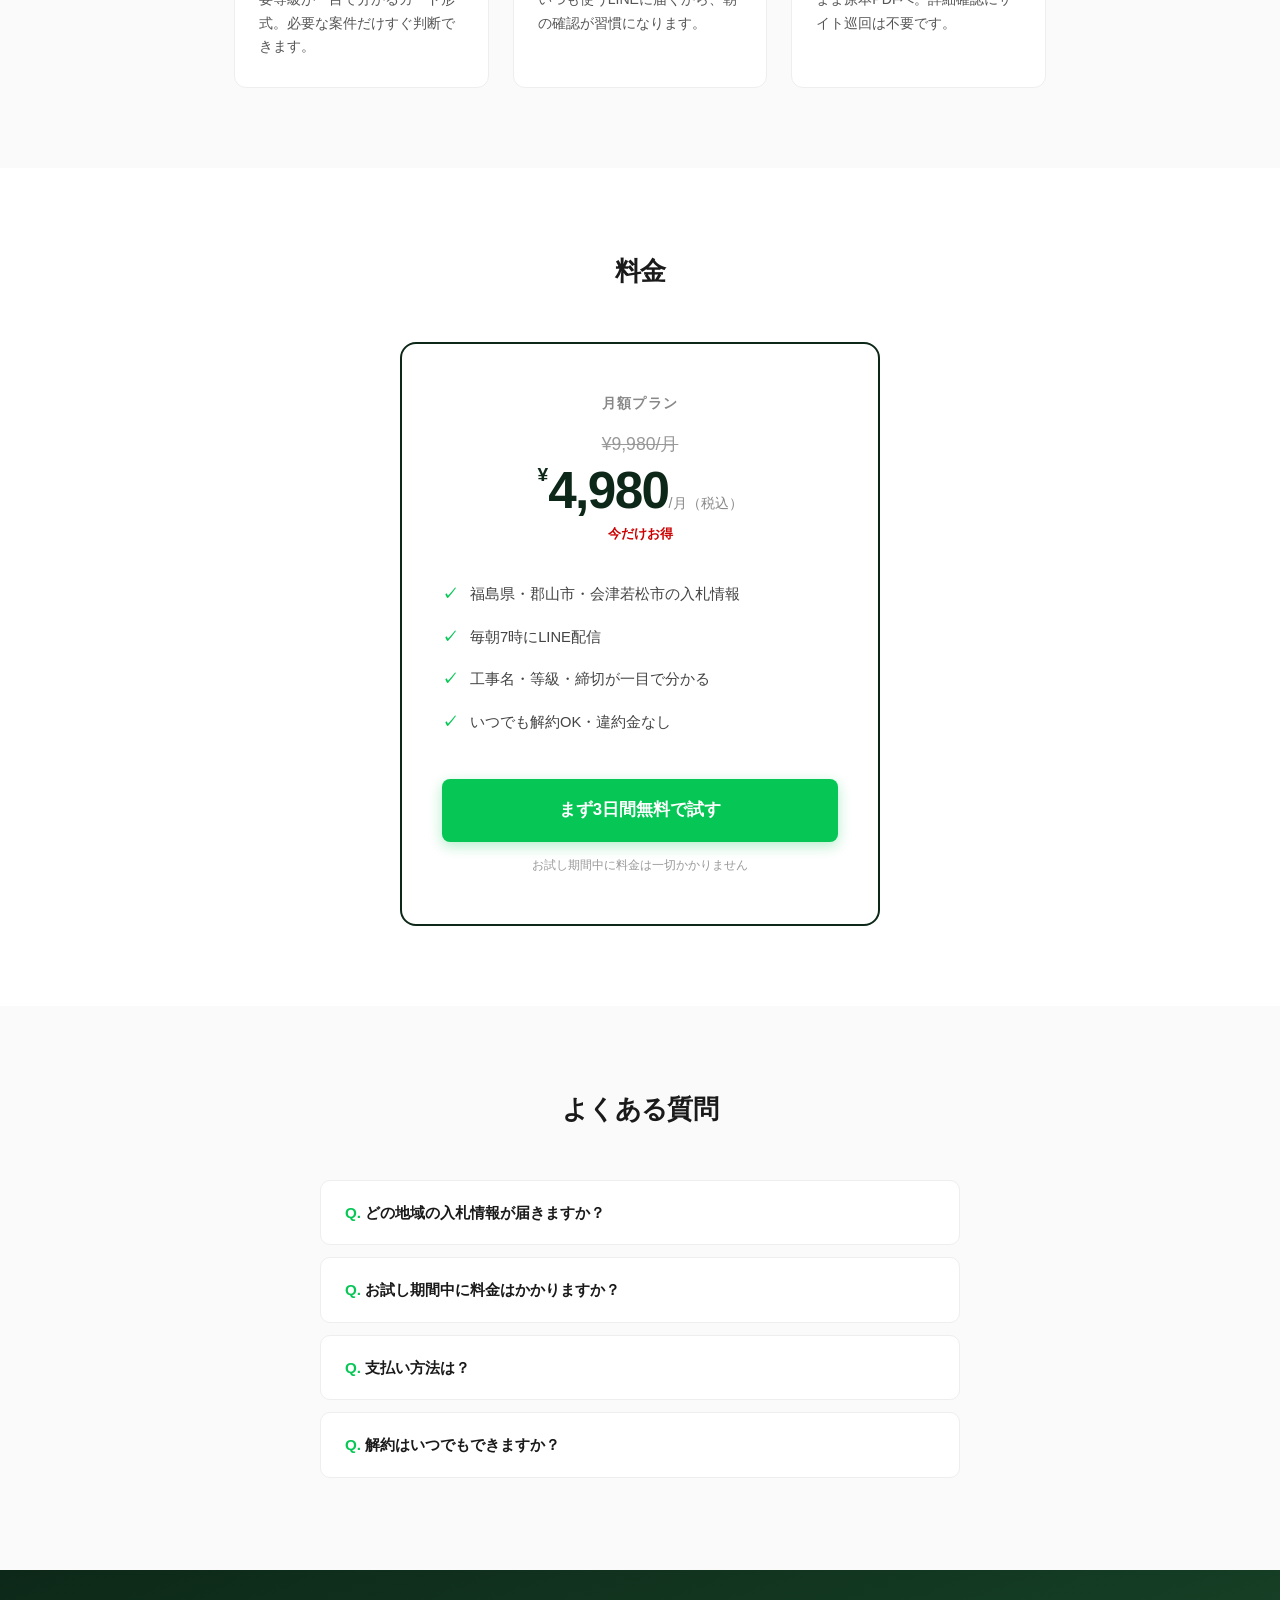
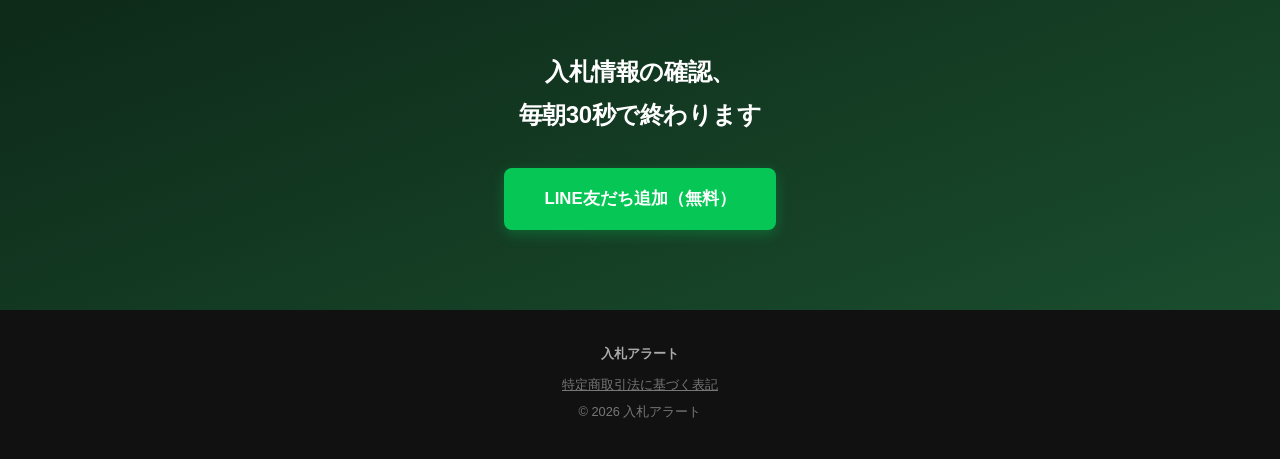
==== commit 45808233: "Clean up LP: remove emojis, fix naming consistency, shared header/footer - Remove all emoji icons fr" ====
--- a/index.html
+++ b/index.html
@@ -4,7 +4,7 @@
   <meta charset="UTF-8">
   <meta name="viewport" content="width=device-width, initial-scale=1.0">
   <title>入札アラート — 毎朝LINEで届く入札情報</title>
-  <meta name="description" content="福島県の公共工事入札公告を毎朝LINEでお届け。県庁・郡山市・会津若松市の案件を自動収集。月額5,000円、3日間無料。">
+  <meta name="description" content="福島県の公共工事入札公告を毎朝LINEでお届け。福島県・郡山市・会津若松市の案件を自動収集。3日間無料。">
   <link rel="stylesheet" href="style.css">
 </head>
 <body>
@@ -18,13 +18,9 @@
 
   <header class="hero">
     <div class="container">
-      <p class="hero-label">福島県の建設業者様向け</p>
       <h1>入札公告を<br>毎朝LINEでお届け</h1>
-      <p class="subtitle">県庁・市役所のサイトを毎日チェックする手間、なくなります</p>
-      <a href="https://line.me/R/ti/p/@232lrfpz" class="cta-button">
-        <span class="cta-icon">&#xe901;</span>
-        3日間無料で試す
-      </a>
+      <p class="subtitle">県や市のサイトを毎日チェックする手間、なくなります</p>
+      <a href="https://line.me/R/ti/p/@232lrfpz" class="cta-button">3日間無料で試す</a>
       <p class="cta-note">LINE友だち追加ですぐ届きます。登録30秒。</p>
     </div>
   </header>
@@ -34,19 +30,15 @@
       <h2>こんな経験、ありませんか？</h2>
       <div class="pain-grid">
         <div class="pain-item">
-          <div class="pain-icon">&#x1f4bb;</div>
           <p>県や市のサイトを毎日巡回している</p>
         </div>
         <div class="pain-item">
-          <div class="pain-icon">&#x1f4c4;</div>
           <p>PDFを一つずつ開いて内容を確認している</p>
         </div>
         <div class="pain-item">
-          <div class="pain-icon">&#x23f0;</div>
           <p>気づいたら締切が過ぎていた</p>
         </div>
         <div class="pain-item">
-          <div class="pain-icon">&#x1f4b8;</div>
           <p>大手サービスは月4万円で手が出ない</p>
         </div>
       </div>
@@ -60,15 +52,15 @@
         <div class="step">
           <div class="step-num">1</div>
           <h3>自動で収集</h3>
-          <p>福島県庁・郡山市・会津若松市の入札公告を毎朝自動でチェック</p>
+          <p>福島県・郡山市・会津若松市の入札公告を毎朝自動でチェック</p>
         </div>
-        <div class="step-arrow">→</div>
+        <div class="step-arrow">&rarr;</div>
         <div class="step">
           <div class="step-num">2</div>
-          <h3>AIが解析</h3>
-          <p>PDF公告から工事名・場所・締切・必要資格を自動抽出</p>
+          <h3>内容を解析</h3>
+          <p>PDF公告から工事名・場所・締切・必要資格を自動で読み取り</p>
         </div>
-        <div class="step-arrow">→</div>
+        <div class="step-arrow">&rarr;</div>
         <div class="step">
           <div class="step-num">3</div>
           <h3>LINEに届く</h3>
@@ -107,9 +99,9 @@
         <div class="price">
           <span class="price-yen">&yen;</span><span class="price-num">4,980</span><span class="price-unit">/月（税込）</span>
         </div>
-        <p class="price-campaign">※ 現在キャンペーン中</p>
+        <p class="price-campaign">今だけお得</p>
         <ul>
-          <li>福島県庁・郡山市・会津若松市の入札情報</li>
+          <li>福島県・郡山市・会津若松市の入札情報</li>
           <li>毎朝7時にLINE配信</li>
           <li>工事名・等級・締切が一目で分かる</li>
           <li>いつでも解約OK・違約金なし</li>
@@ -125,7 +117,7 @@
       <h2>よくある質問</h2>
       <details>
         <summary>どの地域の入札情報が届きますか？</summary>
-        <p>現在、福島県庁（6部局）・郡山市・会津若松市の建設工事入札公告を配信しています。対象地域は順次拡大予定です。</p>
+        <p>現在、福島県・郡山市・会津若松市の建設工事入札公告を配信しています。対象地域は順次拡大予定です。</p>
       </details>
       <details>
         <summary>お試し期間中に料金はかかりますか？</summary>
@@ -133,7 +125,7 @@
       </details>
       <details>
         <summary>支払い方法は？</summary>
-        <p>クレジットカード決済（Stripe経由）です。お試し終了後にお申込みリンクをお送りします。</p>
+        <p>クレジットカード決済です。お試し終了後にお申込みリンクをお送りします。</p>
       </details>
       <details>
         <summary>解約はいつでもできますか？</summary>
--- a/style.css
+++ b/style.css
@@ -121,16 +121,13 @@
   margin: 0 auto;
 }
 .pain-item {
-  display: flex;
-  align-items: flex-start;
-  gap: 12px;
-  padding: 20px;
+  padding: 20px 24px;
   background: #fff;
   border-radius: 10px;
   border: 1px solid #eee;
-}
-.pain-icon { font-size: 1.4em; flex-shrink: 0; margin-top: 2px; }
-.pain-item p { font-size: 0.95em; color: #444; }
+  border-left: 3px solid #cc0000;
+}
+.pain-item p { font-size: 0.95em; color: #444; margin: 0; }
 
 /* ── How ── */
 .steps {
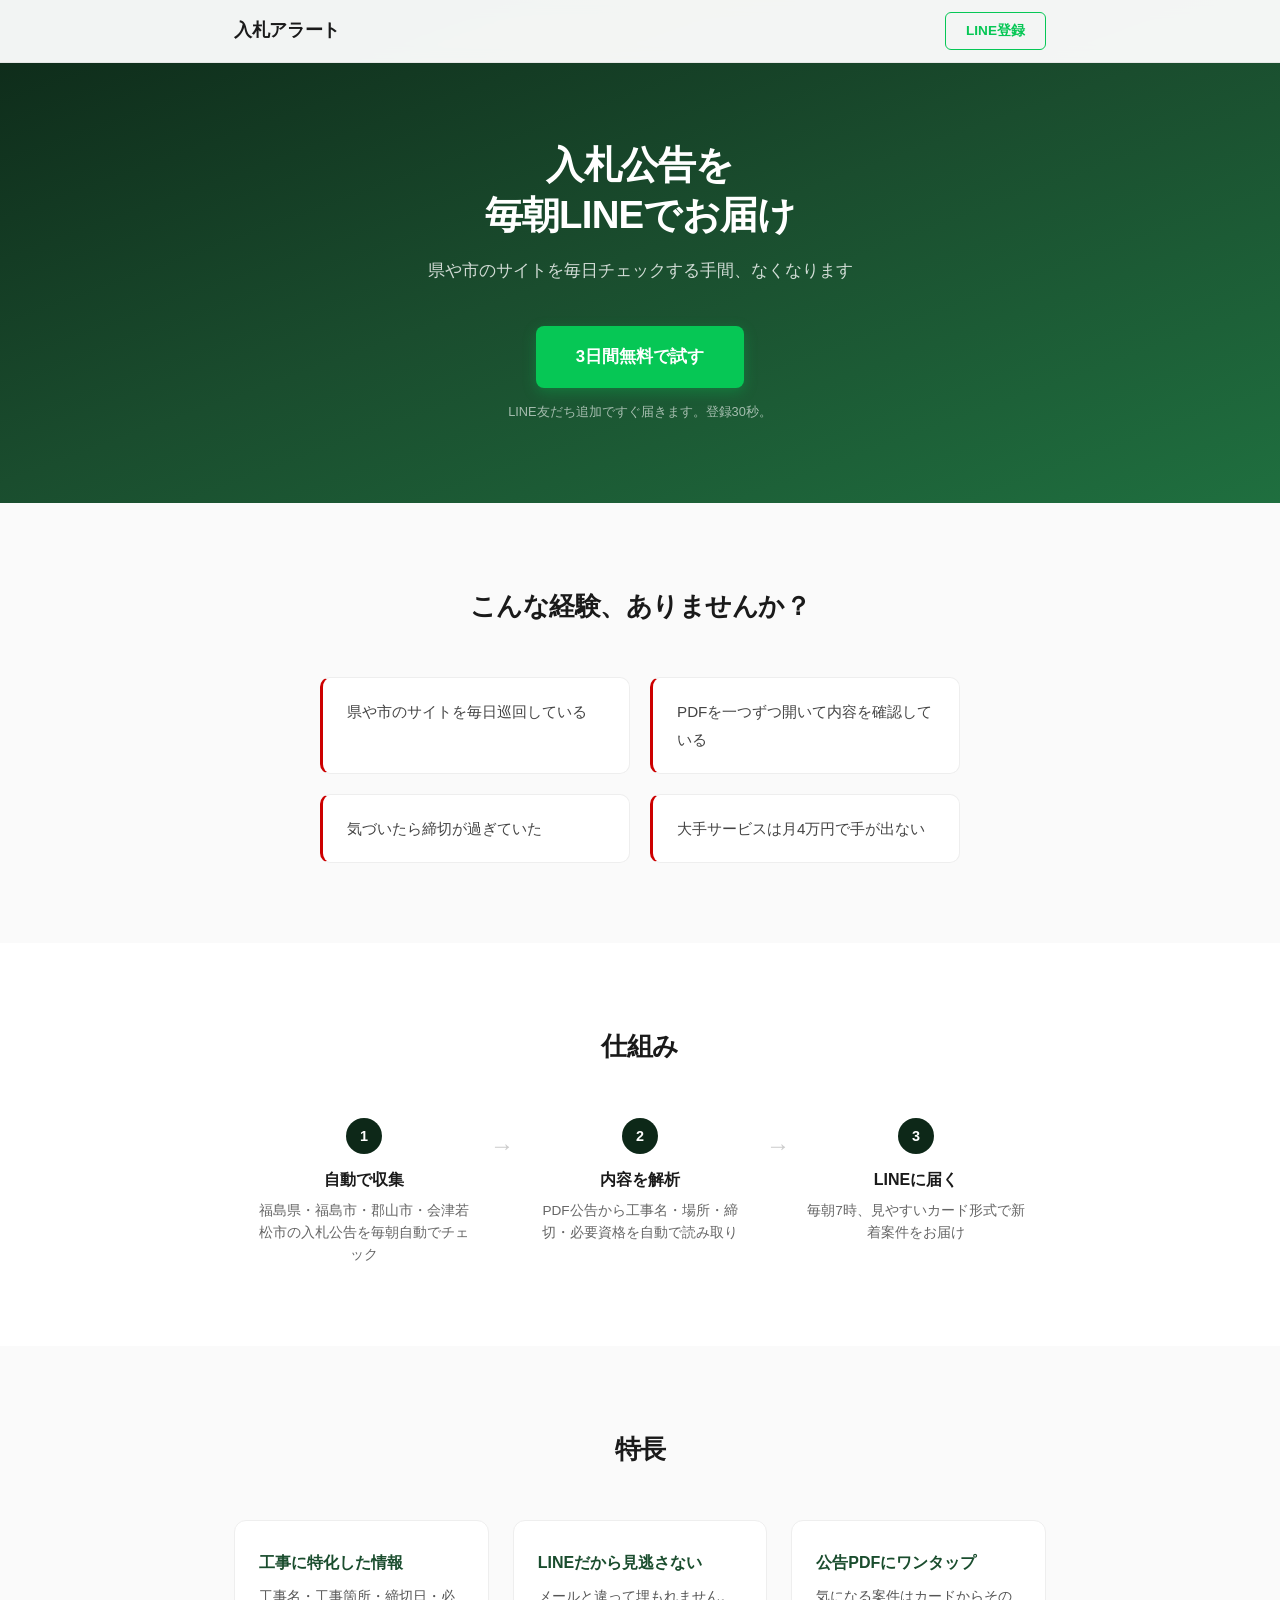
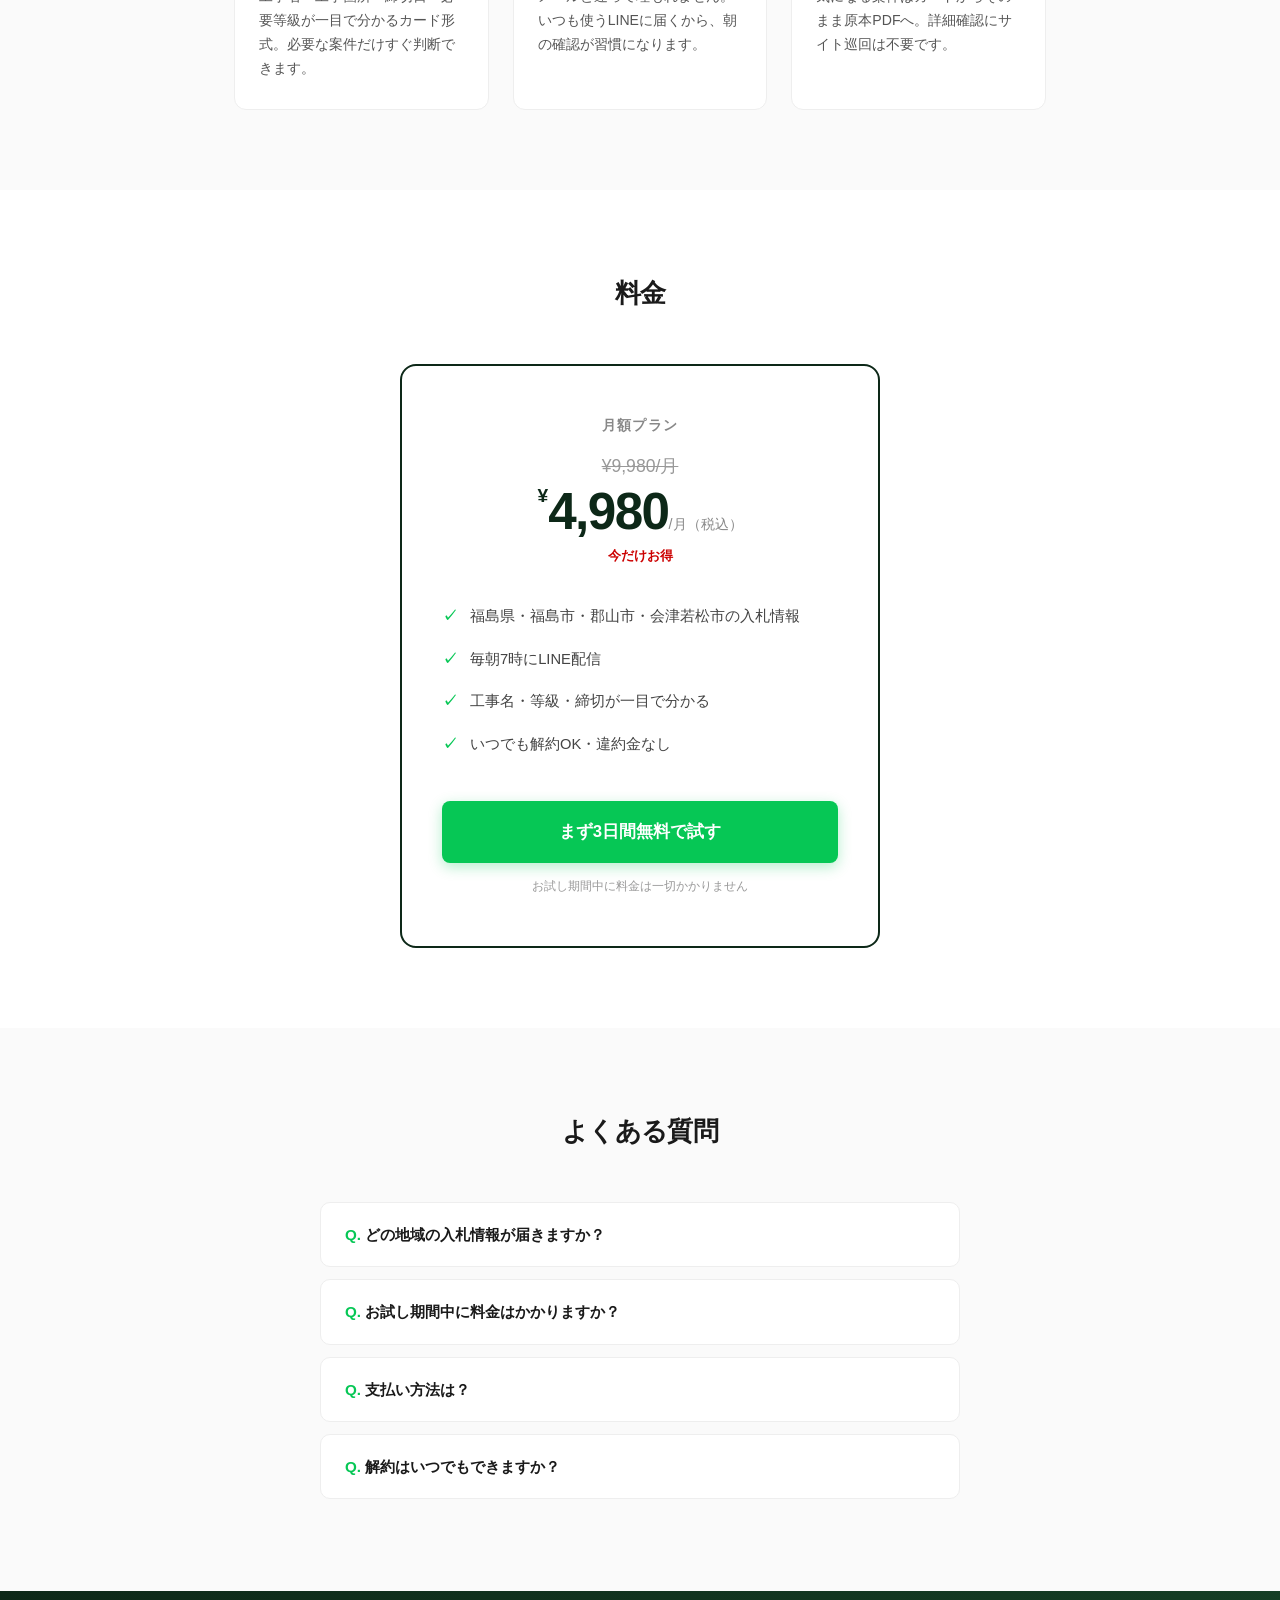
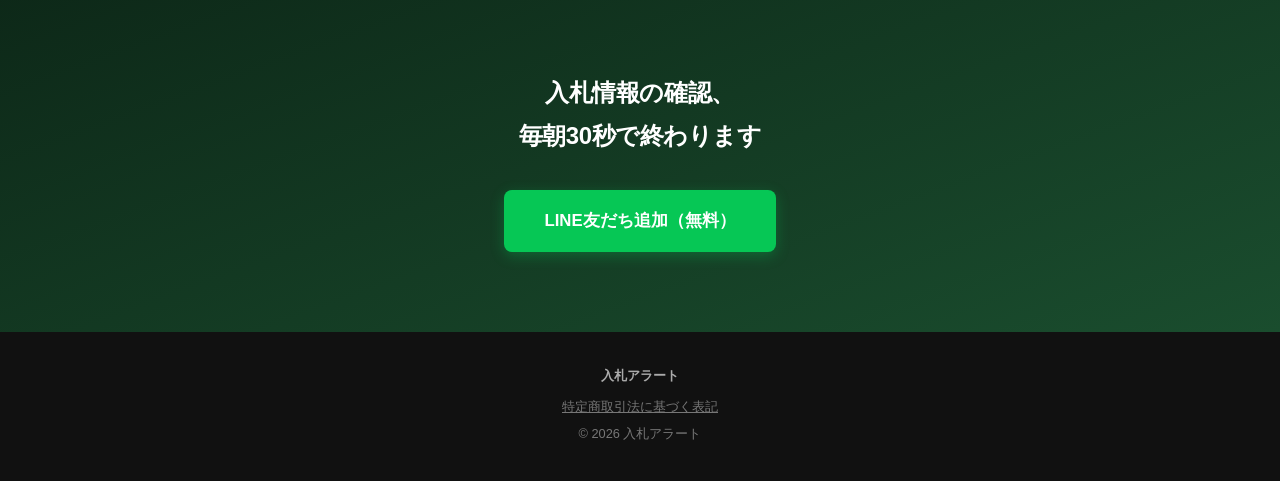
==== commit 3c9f4cce: "Add 福島市 to coverage list (4 sources now) Co-Authored-By: Claude Opus 4.6 <noreply@anthropic.com>" ====
--- a/index.html
+++ b/index.html
@@ -4,7 +4,7 @@
   <meta charset="UTF-8">
   <meta name="viewport" content="width=device-width, initial-scale=1.0">
   <title>入札アラート — 毎朝LINEで届く入札情報</title>
-  <meta name="description" content="福島県の公共工事入札公告を毎朝LINEでお届け。福島県・郡山市・会津若松市の案件を自動収集。3日間無料。">
+  <meta name="description" content="福島県の公共工事入札公告を毎朝LINEでお届け。福島県・福島市・郡山市・会津若松市の案件を自動収集。3日間無料。">
   <link rel="stylesheet" href="style.css">
 </head>
 <body>
@@ -52,7 +52,7 @@
         <div class="step">
           <div class="step-num">1</div>
           <h3>自動で収集</h3>
-          <p>福島県・郡山市・会津若松市の入札公告を毎朝自動でチェック</p>
+          <p>福島県・福島市・郡山市・会津若松市の入札公告を毎朝自動でチェック</p>
         </div>
         <div class="step-arrow">&rarr;</div>
         <div class="step">
@@ -101,7 +101,7 @@
         </div>
         <p class="price-campaign">今だけお得</p>
         <ul>
-          <li>福島県・郡山市・会津若松市の入札情報</li>
+          <li>福島県・福島市・郡山市・会津若松市の入札情報</li>
           <li>毎朝7時にLINE配信</li>
           <li>工事名・等級・締切が一目で分かる</li>
           <li>いつでも解約OK・違約金なし</li>
@@ -117,7 +117,7 @@
       <h2>よくある質問</h2>
       <details>
         <summary>どの地域の入札情報が届きますか？</summary>
-        <p>現在、福島県・郡山市・会津若松市の建設工事入札公告を配信しています。対象地域は順次拡大予定です。</p>
+        <p>現在、福島県・福島市・郡山市・会津若松市の建設工事入札公告を配信しています。対象地域は順次拡大予定です。</p>
       </details>
       <details>
         <summary>お試し期間中に料金はかかりますか？</summary>
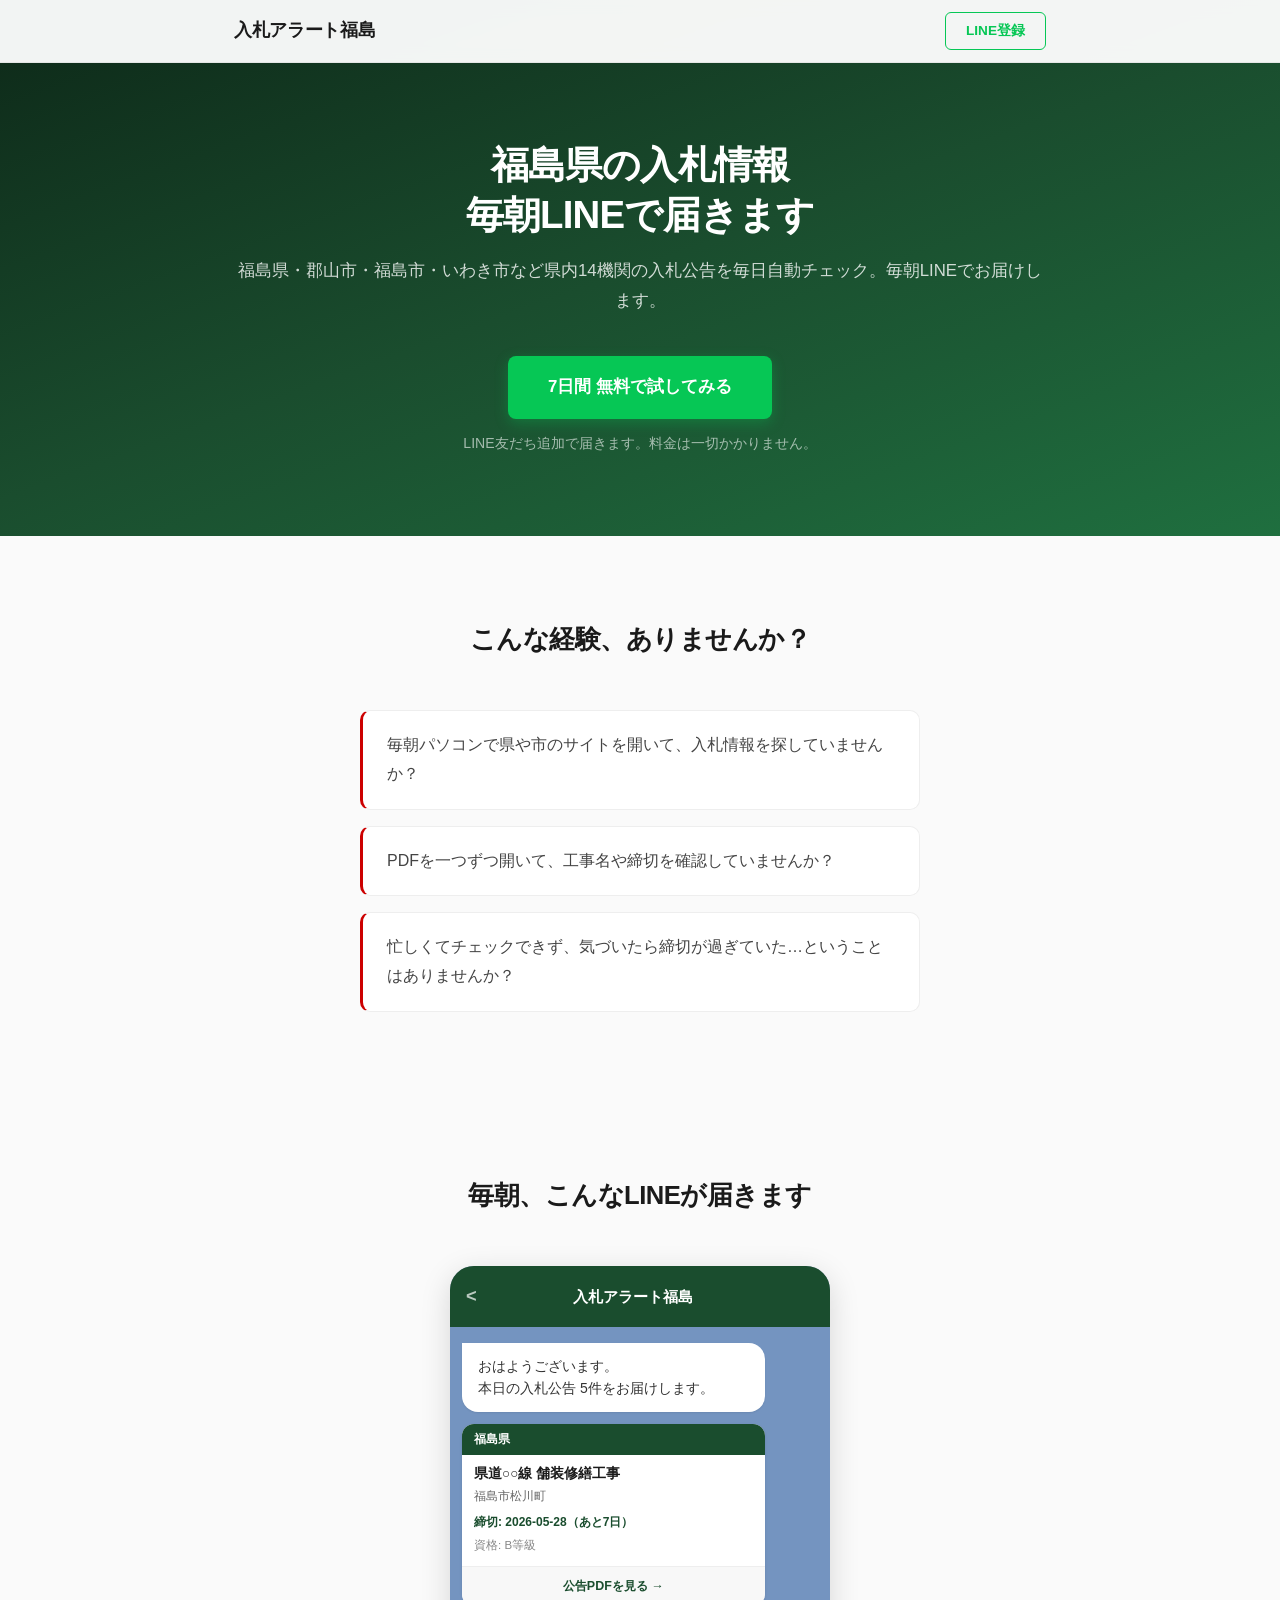
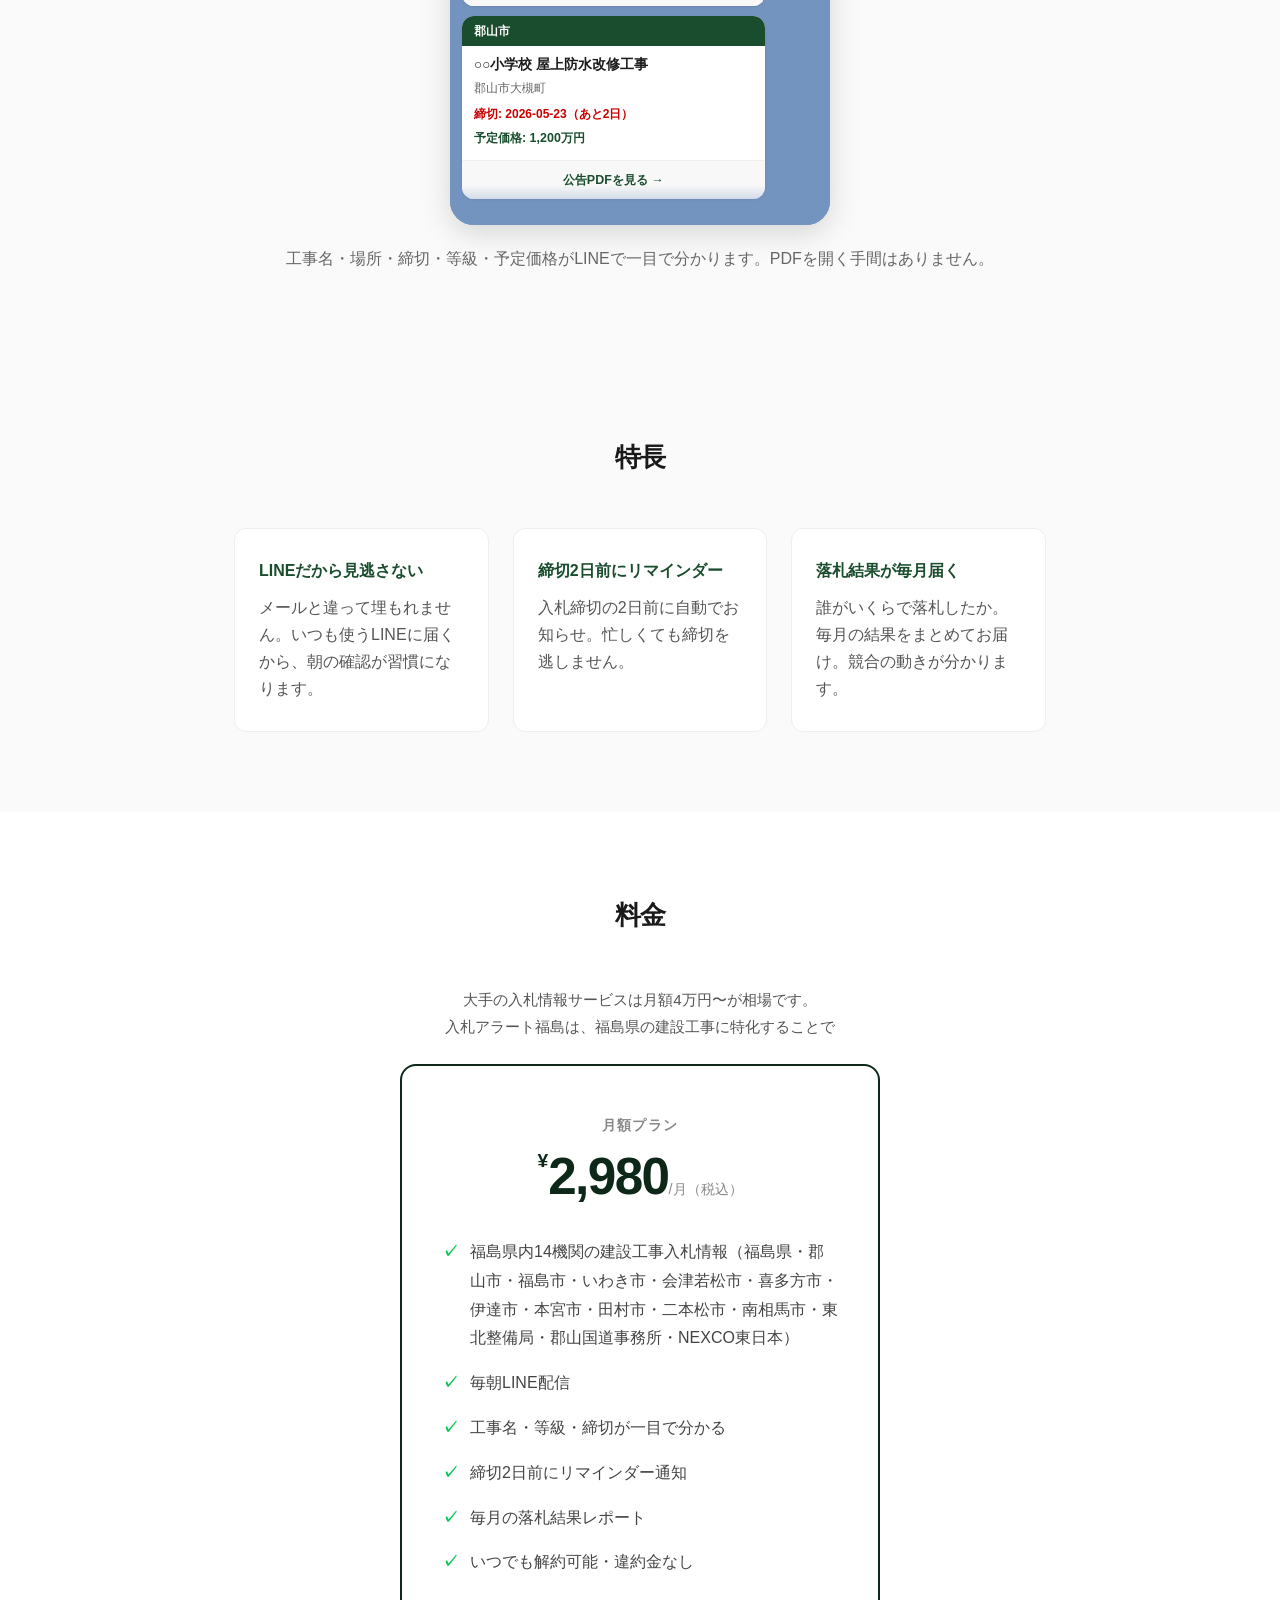
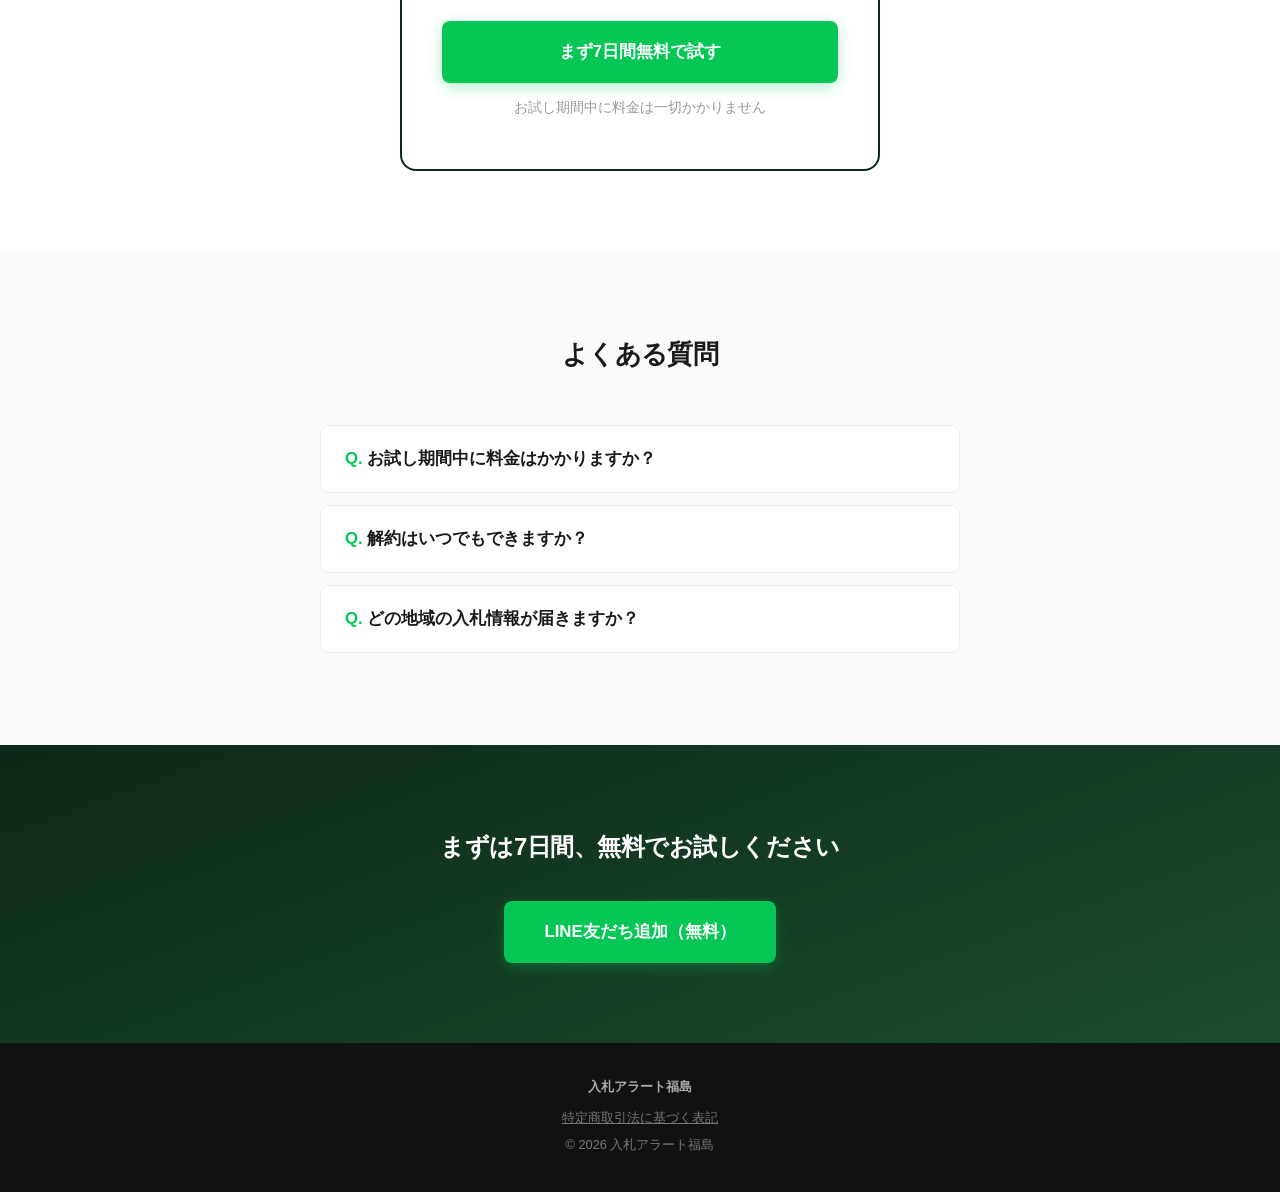
==== commit a4608813: "LP全面更新: 14機関・¥2,980・7日間無料に統一 Co-Authored-By: Claude Opus 4.6 <noreply@anthropic.com>" ====
--- a/index.html
+++ b/index.html
@@ -3,25 +3,25 @@
 <head>
   <meta charset="UTF-8">
   <meta name="viewport" content="width=device-width, initial-scale=1.0">
-  <title>入札アラート — 毎朝LINEで届く入札情報</title>
-  <meta name="description" content="福島県の公共工事入札公告を毎朝LINEでお届け。福島県・福島市・郡山市・会津若松市の案件を自動収集。3日間無料。">
+  <title>入札アラート福島 — 毎朝LINEで届く入札情報</title>
+  <meta name="description" content="福島県の公共工事入札公告を毎朝LINEでお届け。県内14機関（福島県・郡山市・福島市・いわき市・会津若松市・喜多方市・伊達市・本宮市・田村市・二本松市・南相馬市ほか）の案件を自動収集。落札結果・締切リマインダーも配信。7日間無料。">
   <link rel="stylesheet" href="style.css">
 </head>
 <body>
 
   <nav class="topbar">
     <div class="container topbar-inner">
-      <span class="logo">入札アラート</span>
+      <span class="logo">入札アラート福島</span>
       <a href="https://line.me/R/ti/p/@232lrfpz" class="nav-cta">LINE登録</a>
     </div>
   </nav>
 
   <header class="hero">
     <div class="container">
-      <h1>入札公告を<br>毎朝LINEでお届け</h1>
-      <p class="subtitle">県や市のサイトを毎日チェックする手間、なくなります</p>
-      <a href="https://line.me/R/ti/p/@232lrfpz" class="cta-button">3日間無料で試す</a>
-      <p class="cta-note">LINE友だち追加ですぐ届きます。登録30秒。</p>
+      <h1>福島県の入札情報<br>毎朝LINEで届きます</h1>
+      <p class="subtitle">福島県・郡山市・福島市・いわき市など県内14機関の入札公告を毎日自動チェック。毎朝LINEでお届けします。</p>
+      <a href="https://line.me/R/ti/p/@232lrfpz" class="cta-button">7日間 無料で試してみる</a>
+      <p class="cta-note">LINE友だち追加で届きます。料金は一切かかりません。</p>
     </div>
   </header>
 
@@ -30,43 +30,55 @@
       <h2>こんな経験、ありませんか？</h2>
       <div class="pain-grid">
         <div class="pain-item">
-          <p>県や市のサイトを毎日巡回している</p>
+          <p>毎朝パソコンで県や市のサイトを開いて、入札情報を探していませんか？</p>
         </div>
         <div class="pain-item">
-          <p>PDFを一つずつ開いて内容を確認している</p>
+          <p>PDFを一つずつ開いて、工事名や締切を確認していませんか？</p>
         </div>
         <div class="pain-item">
-          <p>気づいたら締切が過ぎていた</p>
-        </div>
-        <div class="pain-item">
-          <p>大手サービスは月4万円で手が出ない</p>
+          <p>忙しくてチェックできず、気づいたら締切が過ぎていた…ということはありませんか？</p>
         </div>
       </div>
     </div>
   </section>
 
-  <section class="how">
+  <section class="preview">
     <div class="container">
-      <h2>仕組み</h2>
-      <div class="steps">
-        <div class="step">
-          <div class="step-num">1</div>
-          <h3>自動で収集</h3>
-          <p>福島県・福島市・郡山市・会津若松市の入札公告を毎朝自動でチェック</p>
+      <h2>毎朝、こんなLINEが届きます</h2>
+      <div class="phone-frame">
+        <div class="phone-header">
+          <span class="phone-back">&lt;</span>
+          <span class="phone-name">入札アラート福島</span>
+          <span class="phone-icons"></span>
         </div>
-        <div class="step-arrow">&rarr;</div>
-        <div class="step">
-          <div class="step-num">2</div>
-          <h3>内容を解析</h3>
-          <p>PDF公告から工事名・場所・締切・必要資格を自動で読み取り</p>
-        </div>
-        <div class="step-arrow">&rarr;</div>
-        <div class="step">
-          <div class="step-num">3</div>
-          <h3>LINEに届く</h3>
-          <p>毎朝7時、見やすいカード形式で新着案件をお届け</p>
+        <div class="phone-chat">
+          <div class="chat-bubble">
+            おはようございます。<br>本日の入札公告 5件をお届けします。
+          </div>
+          <div class="chat-card">
+            <div class="chat-card-header">福島県</div>
+            <div class="chat-card-body">
+              <div class="chat-card-title">県道○○線 舗装修繕工事</div>
+              <div class="chat-card-meta">福島市松川町</div>
+              <div class="chat-card-deadline">締切: 2026-05-28（あと7日）</div>
+              <div class="chat-card-grade">資格: B等級</div>
+            </div>
+            <div class="chat-card-link">公告PDFを見る &rarr;</div>
+          </div>
+          <div class="chat-card">
+            <div class="chat-card-header">郡山市</div>
+            <div class="chat-card-body">
+              <div class="chat-card-title">○○小学校 屋上防水改修工事</div>
+              <div class="chat-card-meta">郡山市大槻町</div>
+              <div class="chat-card-deadline urgent">締切: 2026-05-23（あと2日）</div>
+              <div class="chat-card-budget">予定価格: 1,200万円</div>
+            </div>
+            <div class="chat-card-link">公告PDFを見る &rarr;</div>
+          </div>
+          <div class="chat-fade"></div>
         </div>
       </div>
+      <p class="preview-note">工事名・場所・締切・等級・予定価格がLINEで一目で分かります。PDFを開く手間はありません。</p>
     </div>
   </section>
 
@@ -75,16 +87,16 @@
       <h2>特長</h2>
       <div class="feature-grid">
         <div class="feature-card">
-          <h3>工事に特化した情報</h3>
-          <p>工事名・工事箇所・締切日・必要等級が一目で分かるカード形式。必要な案件だけすぐ判断できます。</p>
-        </div>
-        <div class="feature-card">
           <h3>LINEだから見逃さない</h3>
           <p>メールと違って埋もれません。いつも使うLINEに届くから、朝の確認が習慣になります。</p>
         </div>
         <div class="feature-card">
-          <h3>公告PDFにワンタップ</h3>
-          <p>気になる案件はカードからそのまま原本PDFへ。詳細確認にサイト巡回は不要です。</p>
+          <h3>締切2日前にリマインダー</h3>
+          <p>入札締切の2日前に自動でお知らせ。忙しくても締切を逃しません。</p>
+        </div>
+        <div class="feature-card">
+          <h3>落札結果が毎月届く</h3>
+          <p>誰がいくらで落札したか。毎月の結果をまとめてお届け。競合の動きが分かります。</p>
         </div>
       </div>
     </div>
@@ -93,20 +105,21 @@
   <section class="pricing">
     <div class="container">
       <h2>料金</h2>
+      <p class="price-compare">大手の入札情報サービスは月額4万円〜が相場です。<br>入札アラート福島は、福島県の建設工事に特化することで</p>
       <div class="price-card">
         <p class="price-label">月額プラン</p>
-        <div class="price-original">&yen;9,980/月</div>
         <div class="price">
-          <span class="price-yen">&yen;</span><span class="price-num">4,980</span><span class="price-unit">/月（税込）</span>
+          <span class="price-yen">&yen;</span><span class="price-num">2,980</span><span class="price-unit">/月（税込）</span>
         </div>
-        <p class="price-campaign">今だけお得</p>
         <ul>
-          <li>福島県・福島市・郡山市・会津若松市の入札情報</li>
-          <li>毎朝7時にLINE配信</li>
+          <li>福島県内14機関の建設工事入札情報（福島県・郡山市・福島市・いわき市・会津若松市・喜多方市・伊達市・本宮市・田村市・二本松市・南相馬市・東北整備局・郡山国道事務所・NEXCO東日本）</li>
+          <li>毎朝LINE配信</li>
           <li>工事名・等級・締切が一目で分かる</li>
-          <li>いつでも解約OK・違約金なし</li>
+          <li>締切2日前にリマインダー通知</li>
+          <li>毎月の落札結果レポート</li>
+          <li>いつでも解約可能・違約金なし</li>
         </ul>
-        <a href="https://line.me/R/ti/p/@232lrfpz" class="cta-button">まず3日間無料で試す</a>
+        <a href="https://line.me/R/ti/p/@232lrfpz" class="cta-button">まず7日間無料で試す</a>
         <p class="price-note">お試し期間中に料金は一切かかりません</p>
       </div>
     </div>
@@ -116,36 +129,32 @@
     <div class="container">
       <h2>よくある質問</h2>
       <details>
-        <summary>どの地域の入札情報が届きますか？</summary>
-        <p>現在、福島県・福島市・郡山市・会津若松市の建設工事入札公告を配信しています。対象地域は順次拡大予定です。</p>
-      </details>
-      <details>
         <summary>お試し期間中に料金はかかりますか？</summary>
-        <p>いいえ。LINE友だち追加から3日間は完全無料です。お試し後、継続をご希望の場合のみ有料プランにお申込みください。</p>
-      </details>
-      <details>
-        <summary>支払い方法は？</summary>
-        <p>クレジットカード決済です。お試し終了後にお申込みリンクをお送りします。</p>
+        <p>いいえ。LINE友だち追加から7日間は完全無料です。お試し後、ご自身でお申込みいただかない限り料金はかかりません。</p>
       </details>
       <details>
         <summary>解約はいつでもできますか？</summary>
-        <p>はい、いつでも解約できます。違約金等はありません。</p>
+        <p>はい、いつでも解約できます。LINEで「解約」とメッセージを送るだけで完了します。違約金等はありません。</p>
+      </details>
+      <details>
+        <summary>どの地域の入札情報が届きますか？</summary>
+        <p>福島県・郡山市・福島市・いわき市・会津若松市・喜多方市・伊達市・本宮市・田村市・二本松市・南相馬市・東北整備局・郡山国道事務所・NEXCO東日本の計14機関の建設工事入札公告を配信しています。</p>
       </details>
     </div>
   </section>
 
   <section class="final-cta">
     <div class="container">
-      <h2>入札情報の確認、<br>毎朝30秒で終わります</h2>
+      <h2>まずは7日間、無料でお試しください</h2>
       <a href="https://line.me/R/ti/p/@232lrfpz" class="cta-button">LINE友だち追加（無料）</a>
     </div>
   </section>
 
   <footer>
     <div class="container">
-      <p class="footer-brand">入札アラート</p>
+      <p class="footer-brand">入札アラート福島</p>
       <p><a href="tokushoho.html">特定商取引法に基づく表記</a></p>
-      <p>&copy; 2026 入札アラート</p>
+      <p>&copy; 2026 入札アラート福島</p>
     </div>
   </footer>
 
--- a/style.css
+++ b/style.css
@@ -95,7 +95,7 @@
 }
 .cta-note {
   margin-top: 12px;
-  font-size: 0.8em;
+  font-size: 0.88em;
   opacity: 0.6;
 }
 
@@ -115,9 +115,9 @@
 .pain { background: #fafafa; }
 .pain-grid {
   display: grid;
-  grid-template-columns: repeat(2, 1fr);
-  gap: 20px;
-  max-width: 640px;
+  grid-template-columns: 1fr;
+  gap: 16px;
+  max-width: 560px;
   margin: 0 auto;
 }
 .pain-item {
@@ -127,46 +127,114 @@
   border: 1px solid #eee;
   border-left: 3px solid #cc0000;
 }
-.pain-item p { font-size: 0.95em; color: #444; margin: 0; }
-
-/* ── How ── */
-.steps {
+.pain-item p { font-size: 1em; color: #444; margin: 0; }
+
+/* ── Preview (LINE mockup) ── */
+.preview { background: #fafafa; }
+.phone-frame {
+  max-width: 380px;
+  margin: 0 auto;
+  background: #8B9DC3;
+  border-radius: 24px;
+  overflow: hidden;
+  box-shadow: 0 8px 30px rgba(0,0,0,0.15);
+}
+.phone-header {
+  background: #1a4d2e;
+  color: #fff;
+  padding: 14px 16px;
   display: flex;
-  align-items: flex-start;
-  justify-content: center;
-  gap: 16px;
-}
-.step {
-  flex: 1;
-  max-width: 220px;
-  text-align: center;
-}
-.step-num {
-  width: 36px;
-  height: 36px;
-  line-height: 36px;
-  border-radius: 50%;
-  background: #0d2818;
+  justify-content: space-between;
+  align-items: center;
+  font-size: 0.95em;
+  font-weight: 700;
+}
+.phone-back { opacity: 0.7; font-size: 1.2em; }
+.phone-icons { width: 24px; }
+.phone-chat {
+  background: #7494C0;
+  padding: 16px 12px;
+  min-height: 340px;
+  position: relative;
+}
+.chat-bubble {
+  background: #fff;
+  border-radius: 0 16px 16px 16px;
+  padding: 12px 16px;
+  font-size: 0.88em;
+  line-height: 1.6;
+  color: #333;
+  margin-bottom: 12px;
+  max-width: 85%;
+  box-shadow: 0 1px 2px rgba(0,0,0,0.08);
+}
+.chat-card {
+  background: #fff;
+  border-radius: 12px;
+  overflow: hidden;
+  margin-bottom: 10px;
+  max-width: 85%;
+  box-shadow: 0 1px 3px rgba(0,0,0,0.1);
+}
+.chat-card-header {
+  background: #1a4d2e;
   color: #fff;
-  font-weight: 700;
-  font-size: 0.9em;
-  margin: 0 auto 12px;
-}
-.step h3 {
+  padding: 5px 12px;
+  font-size: 0.72em;
+  font-weight: 700;
+}
+.chat-card-body { padding: 10px 12px; }
+.chat-card-title {
+  font-size: 0.85em;
+  font-weight: 700;
+  margin-bottom: 4px;
+  line-height: 1.3;
+}
+.chat-card-meta {
+  font-size: 0.75em;
+  color: #666;
+  margin-bottom: 2px;
+}
+.chat-card-deadline {
+  font-size: 0.75em;
+  font-weight: 700;
+  color: #1a4d2e;
+  margin-top: 4px;
+}
+.chat-card-deadline.urgent { color: #cc0000; }
+.chat-card-grade {
+  font-size: 0.72em;
+  color: #888;
+  margin-top: 2px;
+}
+.chat-card-budget {
+  font-size: 0.78em;
+  color: #1a4d2e;
+  font-weight: 700;
+  margin-top: 2px;
+}
+.chat-card-link {
+  text-align: center;
+  padding: 8px;
+  background: #f8f8f8;
+  color: #1a4d2e;
+  font-size: 0.78em;
+  font-weight: 700;
+  border-top: 1px solid #eee;
+}
+.chat-fade {
+  position: absolute;
+  bottom: 0;
+  left: 0;
+  right: 0;
+  height: 40px;
+  background: linear-gradient(transparent, rgba(116,148,192,0.8));
+}
+.preview-note {
+  text-align: center;
+  margin-top: 20px;
   font-size: 1em;
-  font-weight: 700;
-  margin-bottom: 6px;
-}
-.step p {
-  font-size: 0.85em;
   color: #666;
-  line-height: 1.6;
-}
-.step-arrow {
-  color: #ccc;
-  font-size: 1.5em;
-  margin-top: 6px;
-  flex-shrink: 0;
 }
 
 /* ── Features ── */
@@ -189,7 +257,7 @@
   color: #1a4d2e;
 }
 .feature-card p {
-  font-size: 0.88em;
+  font-size: 1em;
   color: #555;
   line-height: 1.7;
 }
@@ -253,7 +321,7 @@
 .price-card li {
   padding: 8px 0 8px 28px;
   position: relative;
-  font-size: 0.92em;
+  font-size: 1em;
   color: #444;
 }
 .price-card li::before {
@@ -270,8 +338,16 @@
 }
 .price-note {
   margin-top: 12px;
-  font-size: 0.78em;
+  font-size: 0.88em;
   color: #999;
+}
+
+.price-compare {
+  text-align: center;
+  font-size: 0.95em;
+  color: #555;
+  margin-bottom: 24px;
+  line-height: 1.8;
 }
 
 /* ── FAQ ── */
@@ -287,7 +363,7 @@
 summary {
   cursor: pointer;
   font-weight: 700;
-  font-size: 0.95em;
+  font-size: 1.05em;
   color: #1a1a1a;
   list-style: none;
 }
@@ -300,7 +376,7 @@
 details p {
   margin-top: 10px;
   color: #555;
-  font-size: 0.9em;
+  font-size: 1em;
   line-height: 1.8;
   padding-left: 22px;
 }
@@ -337,9 +413,6 @@
 @media (max-width: 768px) {
   .hero { padding: 120px 20px 60px; }
   .hero h1 { font-size: 1.8em; }
-  .pain-grid { grid-template-columns: 1fr; }
-  .steps { flex-direction: column; align-items: center; }
-  .step-arrow { transform: rotate(90deg); margin: 0; }
   .feature-grid { grid-template-columns: 1fr; }
   .price-card { padding: 36px 24px; }
   .final-cta h2 { font-size: 1.3em; }
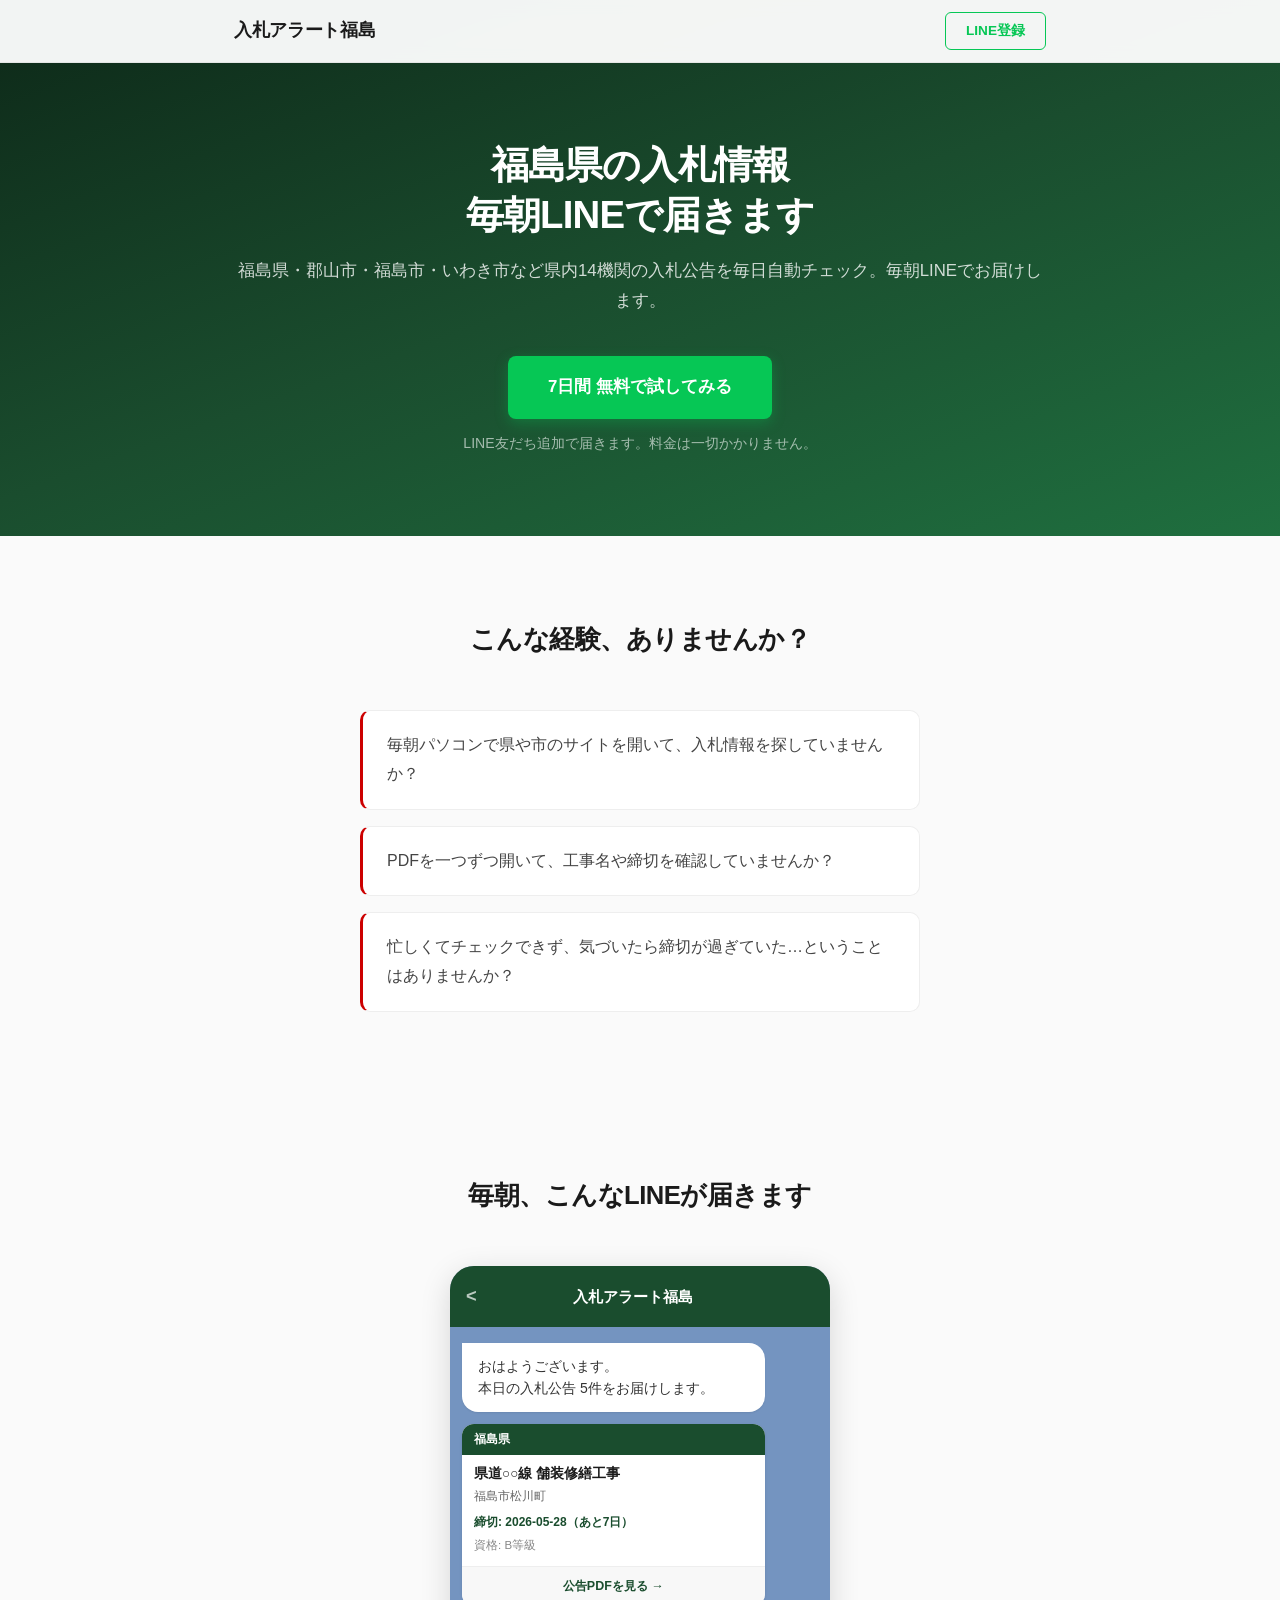
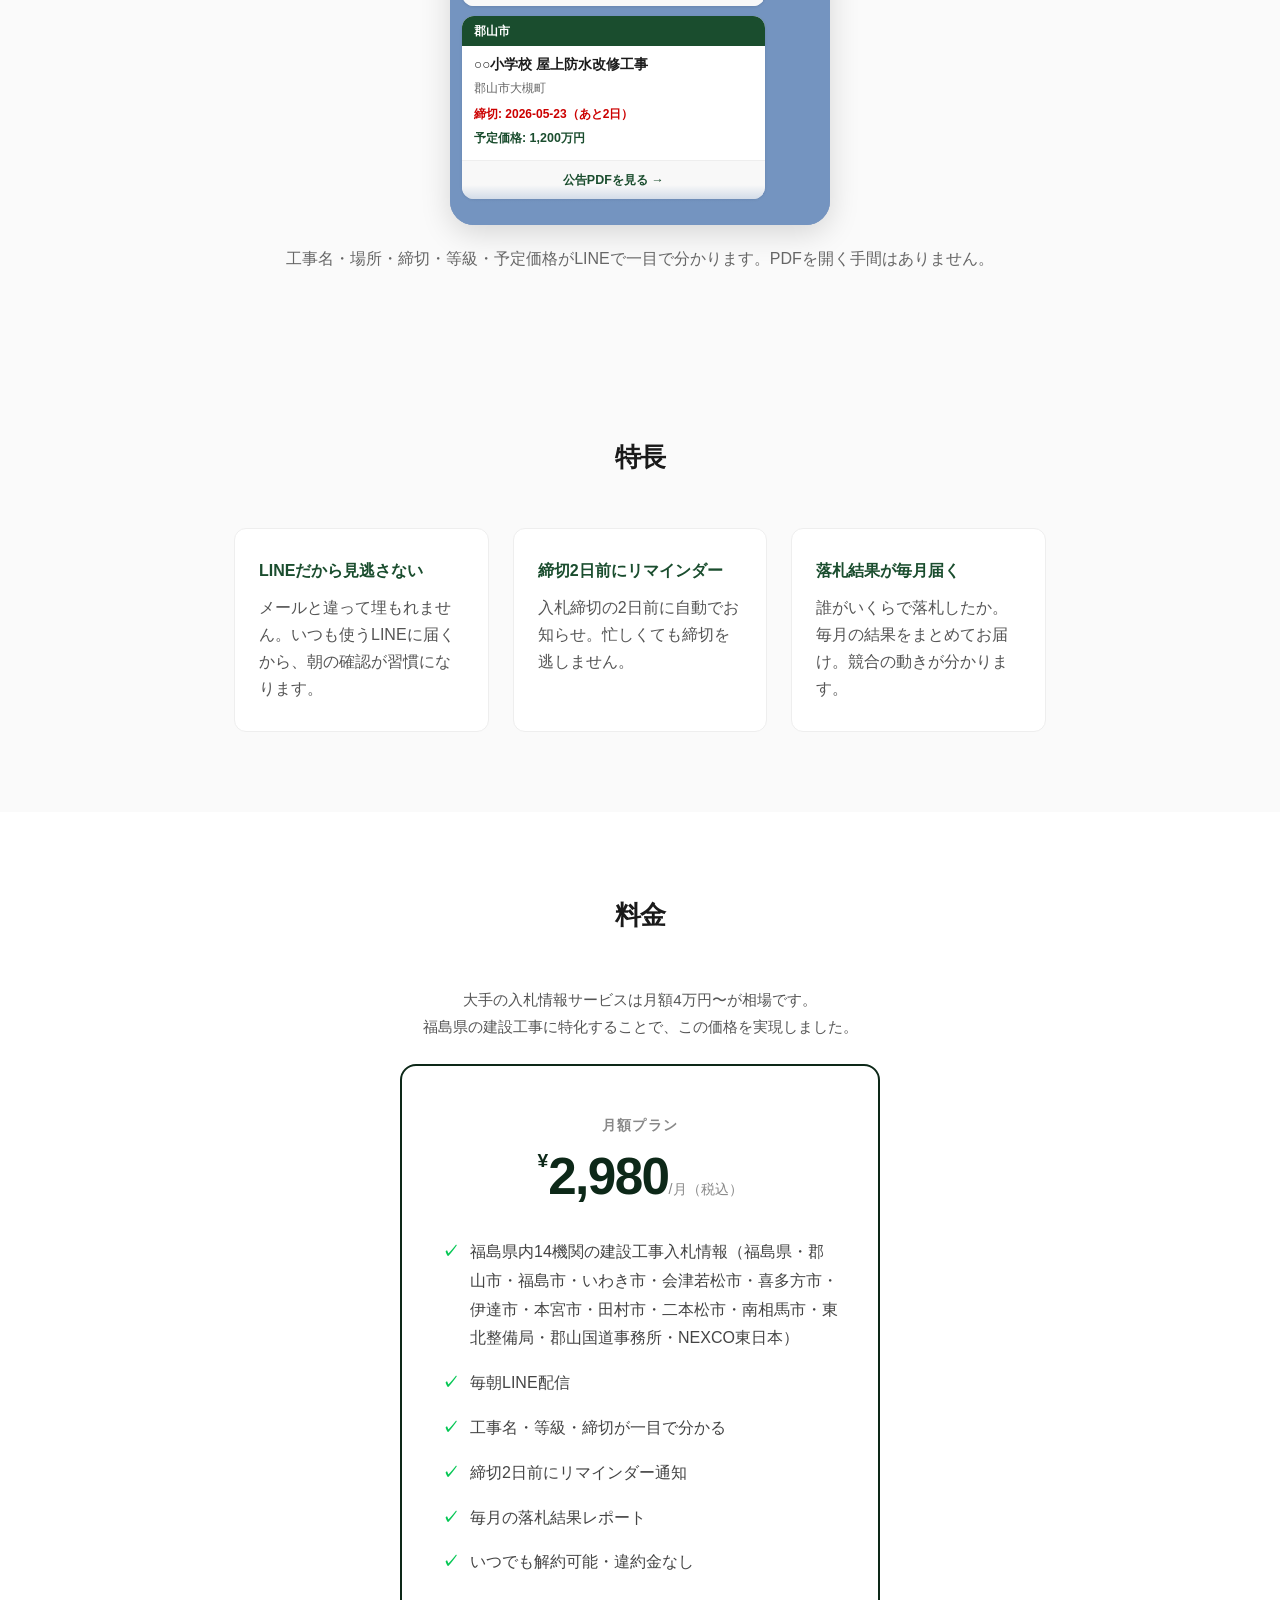
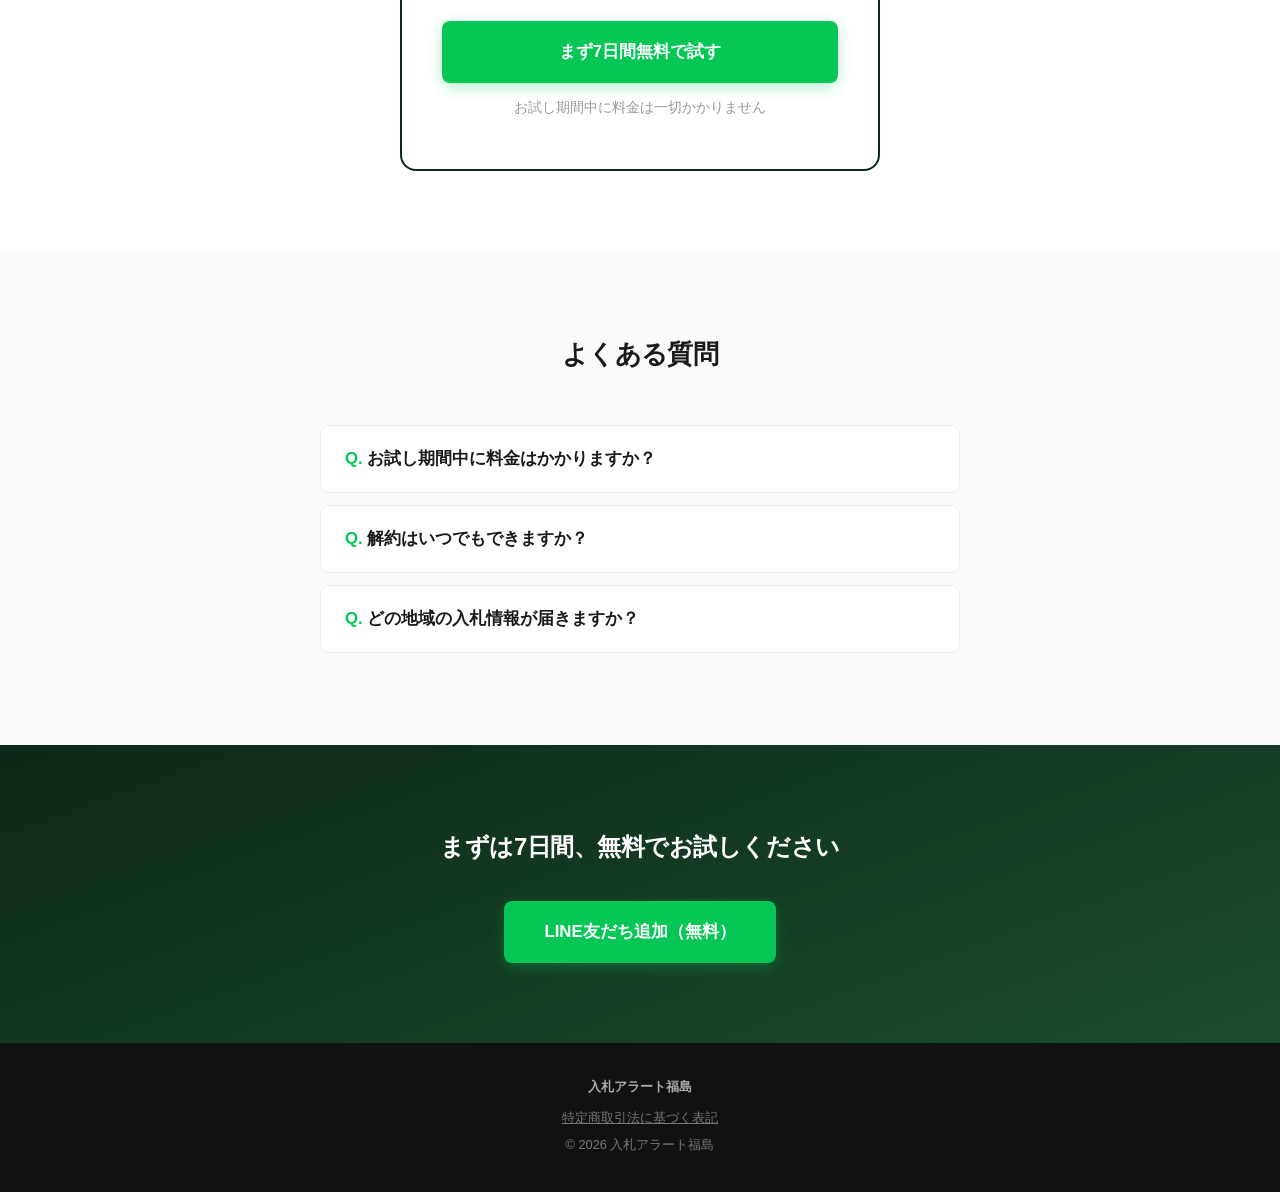
==== commit f012cb5c: "CSSキャッシュバスティング追加 + price-compare文修正 Co-Authored-By: Claude Opus 4.6 <noreply@anthropic.com>" ====
--- a/index.html
+++ b/index.html
@@ -5,7 +5,7 @@
   <meta name="viewport" content="width=device-width, initial-scale=1.0">
   <title>入札アラート福島 — 毎朝LINEで届く入札情報</title>
   <meta name="description" content="福島県の公共工事入札公告を毎朝LINEでお届け。県内14機関（福島県・郡山市・福島市・いわき市・会津若松市・喜多方市・伊達市・本宮市・田村市・二本松市・南相馬市ほか）の案件を自動収集。落札結果・締切リマインダーも配信。7日間無料。">
-  <link rel="stylesheet" href="style.css">
+  <link rel="stylesheet" href="style.css?v=20260522">
 </head>
 <body>
 
@@ -105,7 +105,7 @@
   <section class="pricing">
     <div class="container">
       <h2>料金</h2>
-      <p class="price-compare">大手の入札情報サービスは月額4万円〜が相場です。<br>入札アラート福島は、福島県の建設工事に特化することで</p>
+      <p class="price-compare">大手の入札情報サービスは月額4万円〜が相場です。<br>福島県の建設工事に特化することで、この価格を実現しました。</p>
       <div class="price-card">
         <p class="price-label">月額プラン</p>
         <div class="price">
